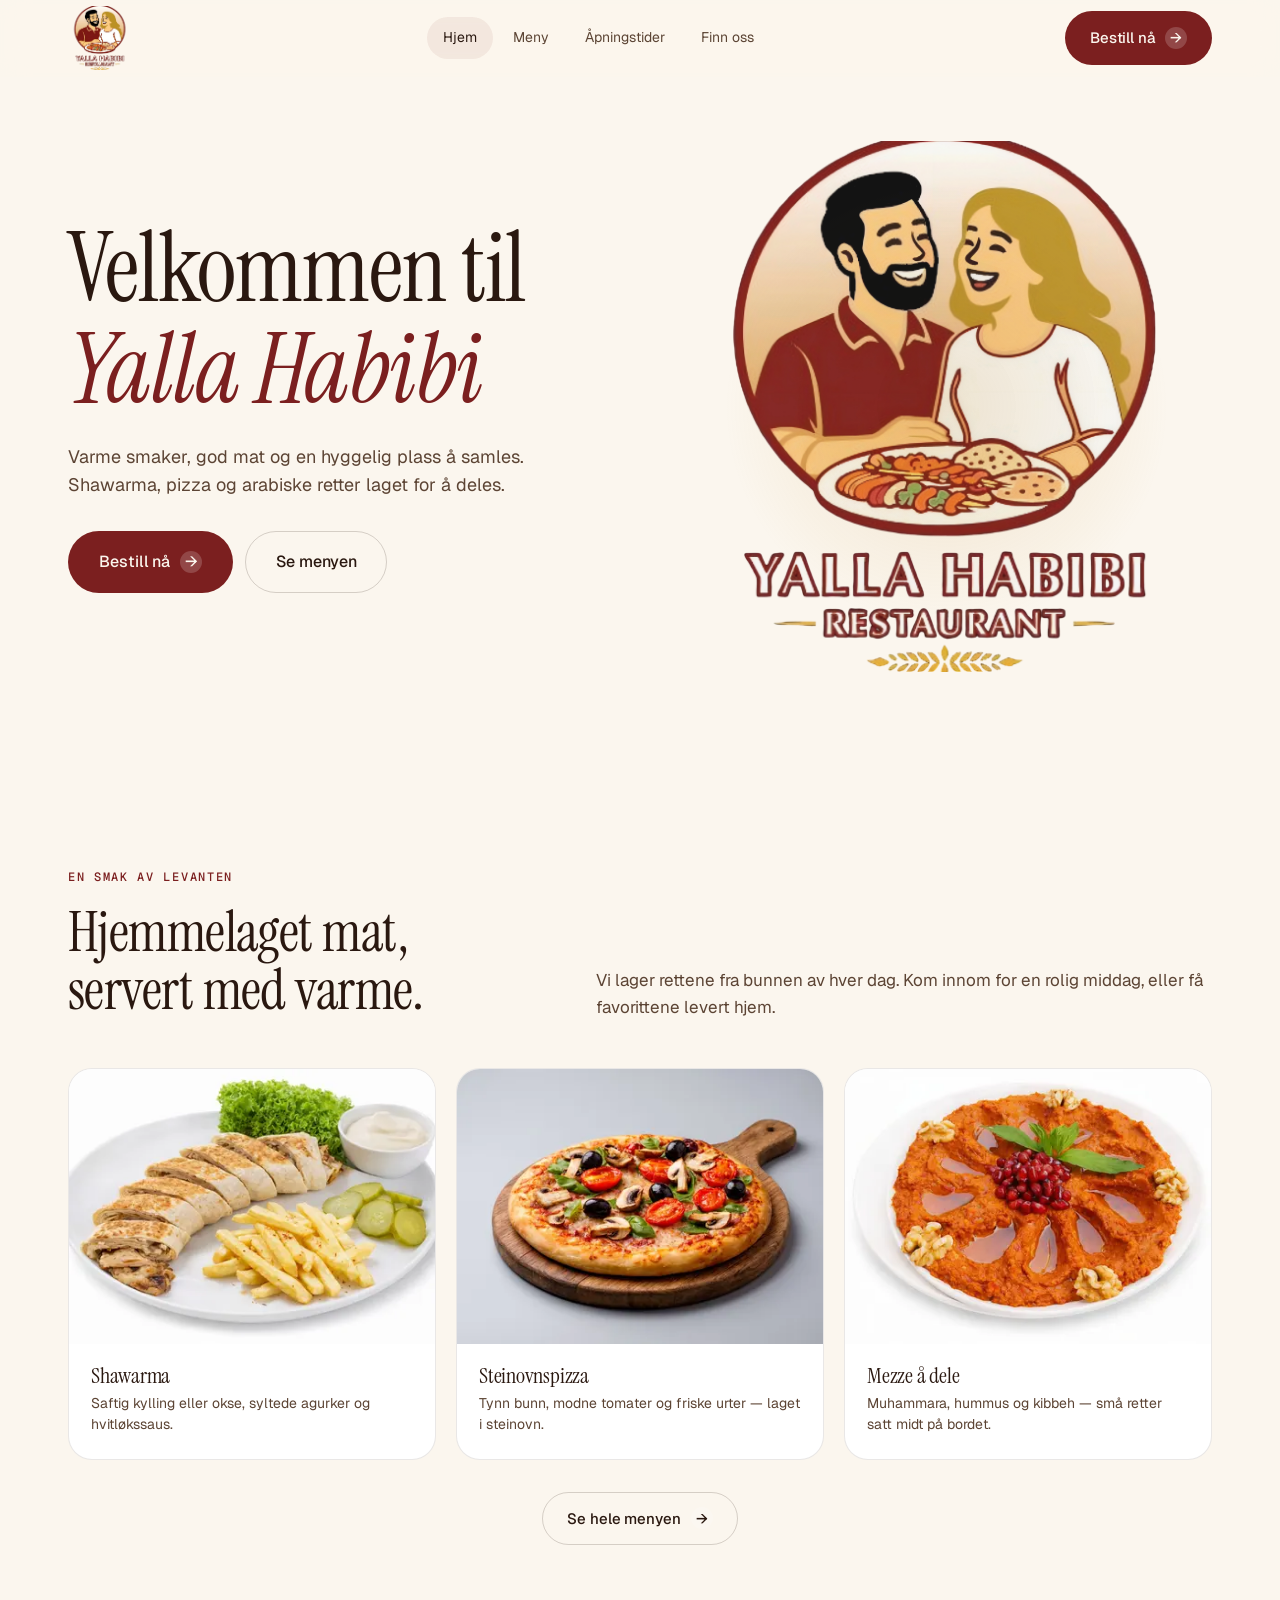
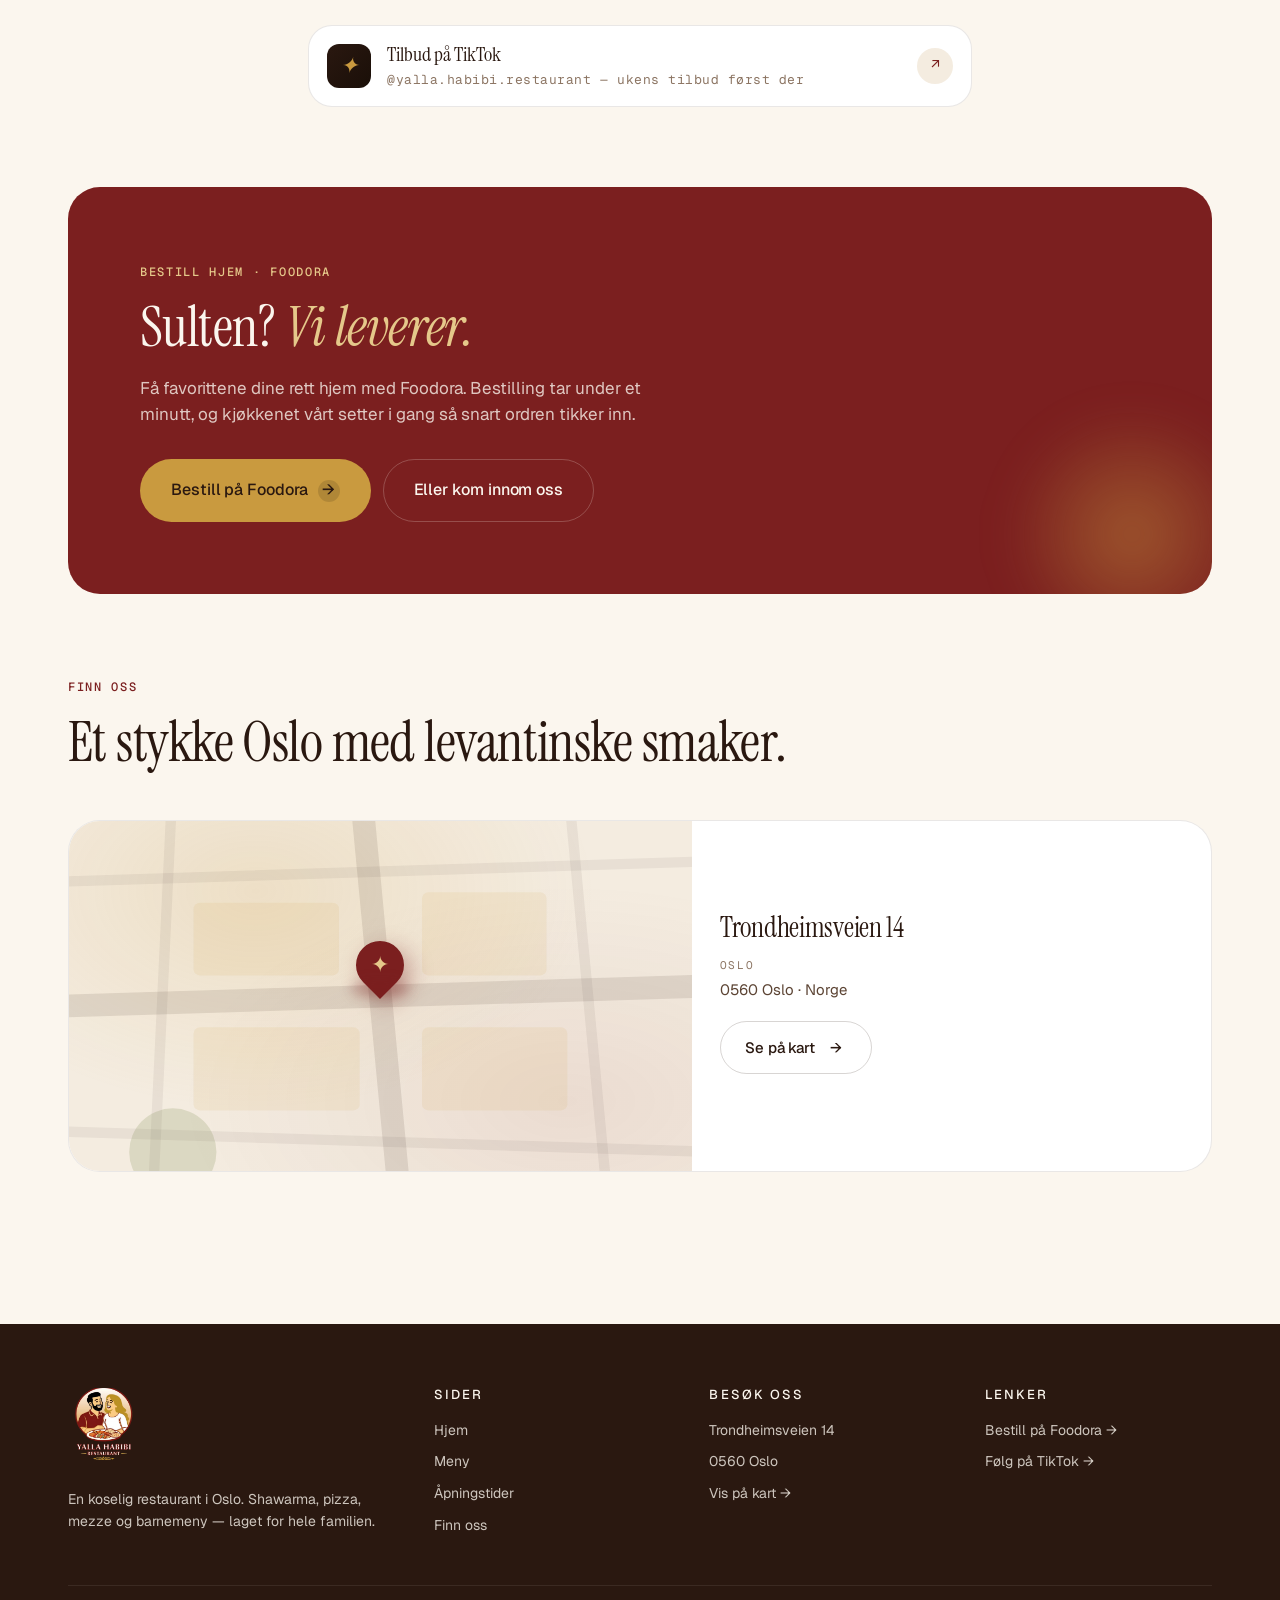
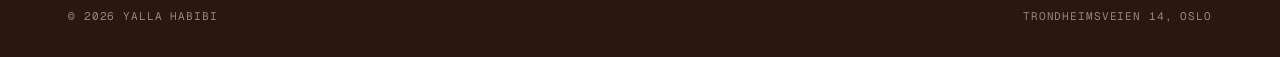
==== index.html @ 170b6e64 "Initial Yalla Habibi website setup" ====
<!DOCTYPE html>
<html lang="no">
<head>
<meta charset="UTF-8" />
<meta name="viewport" content="width=device-width, initial-scale=1.0" />
<title>Yalla Habibi · Restaurant i Oslo</title>
<link rel="preconnect" href="https://fonts.googleapis.com" />
<link rel="preconnect" href="https://fonts.gstatic.com" crossorigin />
<link href="https://fonts.googleapis.com/css2?family=Instrument+Serif:ital@0;1&family=Geist:wght@300;400;500;600;700&family=Geist+Mono:wght@400;500&display=swap" rel="stylesheet" />
<link rel="stylesheet" href="css/styles.css" />
</head>
<body id="top">

<header class="header" id="site-header">
  <div class="container header-inner">
    <a href="index.html" class="brand" aria-label="Yalla Habibi — hjem">
      <img src="project/assets/logo.png" alt="Yalla Habibi" />
    </a>
    <nav class="nav" aria-label="Hovednavigasjon">
      <a href="index.html" aria-current="page">Hjem</a>
      <a href="meny.html">Meny</a>
      <a href="apningstider.html">Åpningstider</a>
      <a href="finn-oss.html">Finn oss</a>
    </nav>
    <div style="display:flex;align-items:center;gap:10px;">
      <a class="btn btn-primary header-cta"
         href="https://www.foodora.no/restaurant/mp6m/yalla-habibi-restaurant?srsltid=AfmBOorG6y4X6SyN6G6Tgz5r5SYo0ODJYcHjyfcQnAXhymti8p9MGgcm"
         target="_blank" rel="noreferrer">
        Bestill nå <span class="arrow">→</span>
      </a>
      <button class="menu-btn" id="menu-toggle" aria-label="Meny"><span></span></button>
    </div>
  </div>
  <div class="mobile-menu" id="mobile-menu">
    <a href="index.html" aria-current="page">Hjem</a>
    <a href="meny.html">Meny</a>
    <a href="apningstider.html">Åpningstider</a>
    <a href="finn-oss.html">Finn oss</a>
    <a class="btn btn-primary btn-lg"
       href="https://www.foodora.no/restaurant/mp6m/yalla-habibi-restaurant?srsltid=AfmBOorG6y4X6SyN6G6Tgz5r5SYo0ODJYcHjyfcQnAXhymti8p9MGgcm"
       target="_blank" rel="noreferrer">Bestill nå <span class="arrow">→</span></a>
  </div>
</header>

<main>

  <!-- HERO -->
  <section class="hero">
    <div class="container hero-grid">
      <div>
        <h1 class="reveal">
          Velkommen til <span class="accent">Yalla Habibi</span>
        </h1>
        <p class="hero-sub reveal delay-1">
          Varme smaker, god mat og en hyggelig plass å samles. Shawarma, pizza
          og arabiske retter laget for å deles.
        </p>
        <div class="hero-ctas reveal delay-2">
          <a class="btn btn-primary btn-lg"
             href="https://www.foodora.no/restaurant/mp6m/yalla-habibi-restaurant?srsltid=AfmBOorG6y4X6SyN6G6Tgz5r5SYo0ODJYcHjyfcQnAXhymti8p9MGgcm"
             target="_blank" rel="noreferrer">
            Bestill nå <span class="arrow">→</span>
          </a>
          <a class="btn btn-ghost btn-lg" href="meny.html">Se menyen</a>
        </div>
      </div>
      <div class="hero-logo reveal delay-1" aria-hidden="true">
        <img src="project/assets/logo.png" alt="" />
      </div>
    </div>
  </section>

  <!-- INTRO + HIGHLIGHTS -->
  <section class="section">
    <div class="container">
      <div class="section-head">
        <div>
          <span class="eyebrow reveal">En smak av Levanten</span>
          <h2 style="margin-top:14px;" class="reveal delay-1">
            Hjemmelaget mat,<br />servert med varme.
          </h2>
        </div>
        <p class="lead reveal delay-2">
          Vi lager rettene fra bunnen av hver dag. Kom innom for en rolig middag,
          eller få favorittene levert hjem.
        </p>
      </div>

      <div class="highlights">
        <article class="highlight reveal delay-1">
          <div class="highlight-photo">
            <img src="project/assets/shawarma.png" alt="Shawarma" />
          </div>
          <div class="highlight-body">
            <h3>Shawarma</h3>
            <p>Saftig kylling eller okse, syltede agurker og hvitløkssaus.</p>
          </div>
        </article>
        <article class="highlight reveal delay-2">
          <div class="highlight-photo">
            <img src="project/assets/pizza.png" alt="Pizza" />
          </div>
          <div class="highlight-body">
            <h3>Steinovnspizza</h3>
            <p>Tynn bunn, modne tomater og friske urter — laget i steinovn.</p>
          </div>
        </article>
        <article class="highlight reveal delay-3">
          <div class="highlight-photo">
            <img src="project/assets/muhammara.png" alt="Mezze" />
          </div>
          <div class="highlight-body">
            <h3>Mezze å dele</h3>
            <p>Muhammara, hummus og kibbeh — små retter satt midt på bordet.</p>
          </div>
        </article>
      </div>

      <div class="reveal delay-2" style="margin-top:32px;display:flex;justify-content:center;">
        <a class="btn btn-ghost" href="meny.html">Se hele menyen <span class="arrow">→</span></a>
      </div>
    </div>
  </section>

  <!-- TIKTOK STRIP -->
  <section class="section section-tight" style="padding-top:0;">
    <div class="container" style="max-width:760px;">
      <a class="tk-strip reveal"
         href="https://www.tiktok.com/@yalla.habibi.restaurant"
         target="_blank" rel="noreferrer">
        <span class="tk-icon">✦</span>
        <div class="tk-body">
          <strong>Tilbud på TikTok</strong>
          <span>@yalla.habibi.restaurant — ukens tilbud først der</span>
        </div>
        <span class="tk-arrow" aria-hidden="true">↗</span>
      </a>
    </div>
  </section>

  <!-- ORDER CTA -->
  <section class="section" style="padding-top:24px;">
    <div class="container">
      <div class="reveal">
        <div class="order">
          <div class="order-deco" aria-hidden="true"></div>
          <div class="order-inner">
            <span class="eyebrow">Bestill hjem · Foodora</span>
            <h2 style="margin-top:14px;">Sulten? <em>Vi leverer.</em></h2>
            <p class="lead">
              Få favorittene dine rett hjem med Foodora. Bestilling tar under et
              minutt, og kjøkkenet vårt setter i gang så snart ordren tikker inn.
            </p>
            <div class="order-ctas">
              <a class="btn btn-gold btn-lg"
                 href="https://www.foodora.no/restaurant/mp6m/yalla-habibi-restaurant?srsltid=AfmBOorG6y4X6SyN6G6Tgz5r5SYo0ODJYcHjyfcQnAXhymti8p9MGgcm"
                 target="_blank" rel="noreferrer">
                Bestill på Foodora <span class="arrow" style="background:rgba(0,0,0,.12);">→</span>
              </a>
              <a class="btn btn-ghost btn-lg" href="finn-oss.html"
                 style="color:var(--bg);border-color:rgba(251,246,238,.22);">
                Eller kom innom oss
              </a>
            </div>
          </div>
        </div>
      </div>
    </div>
  </section>

  <!-- LOCATION TEASER -->
  <section class="section" style="padding-top:0;">
    <div class="container">
      <div class="section-head">
        <div>
          <span class="eyebrow reveal">Finn oss</span>
          <h2 style="margin-top:14px;" class="reveal delay-1">Et stykke Oslo med levantinske smaker.</h2>
        </div>
      </div>

      <a class="loc-teaser reveal" href="finn-oss.html" aria-label="Se på kart og finn oss">
        <div class="map-canvas">
          <svg viewBox="0 0 600 380" preserveAspectRatio="xMidYMid slice" aria-hidden="true">
            <g stroke="rgba(42,24,16,.10)" stroke-width="22" fill="none" stroke-linecap="round">
              <path d="M -20 200 L 620 180" />
              <path d="M 280 -20 L 320 400" />
            </g>
            <g stroke="rgba(42,24,16,.06)" stroke-width="10" fill="none" stroke-linecap="round">
              <path d="M -20 80 L 620 60" />
              <path d="M -20 320 L 620 340" />
              <path d="M 100 -20 L 80 400" />
              <path d="M 480 -20 L 520 400" />
            </g>
            <g fill="rgba(201,154,63,.10)">
              <rect x="120" y="100" width="140" height="70" rx="6" />
              <rect x="340" y="90" width="120" height="80" rx="6" />
              <rect x="120" y="220" width="160" height="80" rx="6" />
              <rect x="340" y="220" width="140" height="80" rx="6" />
            </g>
            <circle cx="100" cy="340" r="42" fill="rgba(107,122,58,.18)" />
          </svg>
          <div class="map-pin">
            <div class="head"><span>✦</span></div>
            <div class="pulse"></div>
          </div>
        </div>
        <div class="loc-teaser-body">
          <h3>Trondheimsveien 14</h3>
          <div class="addr">
            <small>Oslo</small>
            0560 Oslo · Norge
          </div>
          <span class="btn btn-ghost">Se på kart <span class="arrow">→</span></span>
        </div>
      </a>
    </div>
  </section>

</main>

<footer class="footer">
  <div class="container">
    <div class="footer-grid">
      <div>
        <a href="index.html" class="brand" aria-label="Yalla Habibi — hjem">
          <img src="project/assets/logo.png" alt="Yalla Habibi" />
        </a>
        <p class="footer-blurb">
          En koselig restaurant i Oslo. Shawarma, pizza, mezze og barnemeny — laget for hele familien.
        </p>
      </div>
      <div>
        <h4>Sider</h4>
        <ul>
          <li><a href="index.html">Hjem</a></li>
          <li><a href="meny.html">Meny</a></li>
          <li><a href="apningstider.html">Åpningstider</a></li>
          <li><a href="finn-oss.html">Finn oss</a></li>
        </ul>
      </div>
      <div>
        <h4>Besøk oss</h4>
        <ul>
          <li>Trondheimsveien 14</li>
          <li>0560 Oslo</li>
          <li><a href="https://maps.google.com/?q=Trondheimsveien+14,+Oslo" target="_blank" rel="noreferrer">Vis på kart →</a></li>
        </ul>
      </div>
      <div>
        <h4>Lenker</h4>
        <ul>
          <li><a href="https://www.foodora.no/restaurant/mp6m/yalla-habibi-restaurant?srsltid=AfmBOorG6y4X6SyN6G6Tgz5r5SYo0ODJYcHjyfcQnAXhymti8p9MGgcm" target="_blank" rel="noreferrer">Bestill på Foodora →</a></li>
          <li><a href="https://www.tiktok.com/@yalla.habibi.restaurant" target="_blank" rel="noreferrer">Følg på TikTok →</a></li>
        </ul>
      </div>
    </div>
    <div class="footer-bottom">
      <span>© 2026 Yalla Habibi</span>
      <span>Trondheimsveien 14, Oslo</span>
    </div>
  </div>
</footer>

<script src="js/site.js" defer></script>
</body>
</html>
---- css/styles.css ----
/* ==========================================================================
   Yalla Habibi Restaurant — shared design system
   ========================================================================== */
:root {
  --bg: #FBF6EE;
  --bg-warm: #F4ECE0;
  --bg-cream: #EFE3D2;
  --ink: #2A1810;
  --ink-soft: #5C4434;
  --ink-mute: #8C7563;
  --line: rgba(42, 24, 16, 0.10);
  --line-strong: rgba(42, 24, 16, 0.18);

  --burgundy: #7B1F1F;
  --burgundy-deep: #5C1515;
  --terracotta: #C8442A;
  --gold: #C99A3F;
  --gold-soft: #E5C88A;
  --olive: #6B7A3A;

  --shadow-sm: 0 1px 2px rgba(42,24,16,.06), 0 2px 6px rgba(42,24,16,.04);
  --shadow-md: 0 4px 12px rgba(42,24,16,.08), 0 12px 32px rgba(42,24,16,.06);
  --shadow-lg: 0 10px 24px rgba(42,24,16,.10), 0 24px 60px rgba(42,24,16,.10);

  --r-sm: 10px;
  --r-md: 16px;
  --r-lg: 24px;
  --r-xl: 32px;

  --sans: "Geist", "Helvetica Neue", system-ui, -apple-system, sans-serif;
  --serif: "Instrument Serif", "Iowan Old Style", "Apple Garamond", Georgia, serif;
  --mono: "Geist Mono", ui-monospace, "SF Mono", Menlo, monospace;
}

* { box-sizing: border-box; }
html, body { margin: 0; padding: 0; }
html { scroll-behavior: smooth; -webkit-font-smoothing: antialiased; text-rendering: optimizeLegibility; }
body {
  font-family: var(--sans);
  background: var(--bg);
  color: var(--ink);
  font-size: 16px;
  line-height: 1.55;
  font-weight: 400;
  overflow-x: hidden;
}

img { display: block; max-width: 100%; }
button { font: inherit; color: inherit; cursor: pointer; }
a { color: inherit; text-decoration: none; }

/* ---- Layout helpers ---- */
.container {
  width: 100%;
  max-width: 1240px;
  margin: 0 auto;
  padding: 0 24px;
}
@media (min-width: 768px) { .container { padding: 0 40px; } }
@media (min-width: 1280px) { .container { padding: 0 48px; } }

.eyebrow {
  font-family: var(--mono);
  font-size: 12px;
  font-weight: 500;
  letter-spacing: 0.14em;
  text-transform: uppercase;
  color: var(--burgundy);
  display: inline-block;
}

h1, h2, h3, h4 { font-family: var(--serif); font-weight: 400; letter-spacing: -0.01em; line-height: 1.05; margin: 0; color: var(--ink); }
h1 { font-size: clamp(44px, 7.5vw, 96px); }
h2 { font-size: clamp(34px, 4.6vw, 56px); }
h3 { font-size: clamp(22px, 2.2vw, 30px); }

p { margin: 0; }

/* ---- Buttons ---- */
.btn {
  display: inline-flex;
  align-items: center;
  justify-content: center;
  gap: 10px;
  padding: 14px 24px;
  border-radius: 999px;
  font-family: var(--sans);
  font-weight: 500;
  font-size: 15px;
  letter-spacing: -0.005em;
  border: 1px solid transparent;
  transition: transform .25s cubic-bezier(.2,.8,.2,1), box-shadow .25s, background .25s, color .25s, border-color .25s;
  white-space: nowrap;
  -webkit-tap-highlight-color: transparent;
  min-height: 44px;
}
.btn:active { transform: translateY(1px); }
.btn-primary { background: var(--burgundy); color: #FBF6EE; }
.btn-primary:hover { background: var(--burgundy-deep); box-shadow: 0 8px 24px rgba(123,31,31,.28); transform: translateY(-2px); }
.btn-ghost { background: transparent; color: var(--ink); border-color: var(--line-strong); }
.btn-ghost:hover { background: var(--ink); color: var(--bg); border-color: var(--ink); transform: translateY(-2px); }
.btn-gold { background: var(--gold); color: var(--ink); }
.btn-gold:hover { background: #B6862E; color: var(--bg); transform: translateY(-2px); }
.btn-lg { padding: 18px 30px; font-size: 16px; min-height: 52px; }

.btn .arrow {
  display: inline-flex;
  align-items: center;
  justify-content: center;
  width: 22px; height: 22px;
  border-radius: 999px;
  background: rgba(255,255,255,.18);
  transition: transform .3s ease;
}
.btn:hover .arrow { transform: translate(2px, -2px); }

/* ---- Header ---- */
.header {
  position: sticky;
  top: 0;
  z-index: 50;
  backdrop-filter: blur(14px) saturate(120%);
  -webkit-backdrop-filter: blur(14px) saturate(120%);
  background: rgba(251, 246, 238, 0.78);
  border-bottom: 1px solid transparent;
  transition: border-color .3s, background .3s;
}
.header.scrolled {
  background: rgba(251, 246, 238, 0.94);
  border-bottom-color: var(--line);
}
.header-inner {
  display: flex; align-items: center; justify-content: space-between;
  gap: 16px;
  height: 76px;
}
.brand {
  display: inline-flex;
  align-items: center;
  flex-shrink: 0;
}
.brand img {
  width: 56px;
  height: 56px;
  object-fit: contain;
  display: block;
}
@media (min-width: 768px) {
  .brand img { width: 64px; height: 64px; }
}

.nav { display: none; gap: 4px; align-items: center; }
@media (min-width: 900px) { .nav { display: flex; } }
.nav a {
  padding: 10px 16px;
  border-radius: 999px;
  font-size: 14px;
  color: var(--ink-soft);
  transition: color .2s, background .2s;
}
.nav a:hover { color: var(--ink); background: rgba(42,24,16,.04); }
.nav a[aria-current="page"] { color: var(--ink); background: rgba(123,31,31,.07); }

.header-cta { display: none; }
@media (min-width: 640px) { .header-cta { display: inline-flex; } }

.menu-btn {
  display: inline-flex;
  align-items: center; justify-content: center;
  width: 44px; height: 44px;
  background: transparent;
  border: 1px solid var(--line-strong);
  border-radius: 999px;
}
@media (min-width: 900px) { .menu-btn { display: none; } }
.menu-btn span {
  display: block; width: 16px; height: 1.5px;
  background: var(--ink); position: relative;
  transition: transform .3s;
}
.menu-btn span::before, .menu-btn span::after {
  content: ""; position: absolute; left: 0; right: 0; height: 1.5px; background: var(--ink);
  transition: transform .3s;
}
.menu-btn span::before { top: -5px; }
.menu-btn span::after { top: 5px; }
.menu-btn.open span { background: transparent; }
.menu-btn.open span::before { transform: translateY(5px) rotate(45deg); }
.menu-btn.open span::after { transform: translateY(-5px) rotate(-45deg); }

.mobile-menu {
  position: fixed; inset: 76px 0 0 0;
  background: var(--bg);
  z-index: 40;
  padding: 32px 24px;
  display: flex; flex-direction: column; gap: 4px;
  transform: translateY(-12px);
  opacity: 0; pointer-events: none;
  transition: transform .3s, opacity .3s;
  overflow-y: auto;
}
.mobile-menu.open { transform: translateY(0); opacity: 1; pointer-events: auto; }
.mobile-menu a {
  padding: 18px 4px;
  font-family: var(--serif);
  font-size: 32px;
  border-bottom: 1px solid var(--line);
}
.mobile-menu a[aria-current="page"] { color: var(--burgundy); }
.mobile-menu .btn { margin-top: 24px; align-self: stretch; }

/* ---- Home hero ---- */
.hero {
  position: relative;
  padding: 40px 0 72px;
  overflow: hidden;
}
@media (min-width: 900px) { .hero { padding: 64px 0 112px; } }

.hero-grid {
  display: grid;
  grid-template-columns: 1fr;
  gap: 32px;
  align-items: center;
}
@media (min-width: 900px) {
  .hero-grid {
    grid-template-columns: 1.05fr 1fr;
    gap: 56px;
  }
}

.hero h1 .accent {
  font-style: italic;
  color: var(--burgundy);
}
.hero-sub {
  margin-top: 22px;
  font-size: 18px;
  color: var(--ink-soft);
  max-width: 46ch;
  line-height: 1.55;
}
.hero-ctas { margin-top: 32px; display: flex; flex-wrap: wrap; gap: 12px; }

/* Hero logo — softly blended */
.hero-logo {
  position: relative;
  width: 100%;
  max-width: 520px;
  margin: 0 auto;
  aspect-ratio: 1 / 1;
}
@media (min-width: 900px) {
  .hero-logo { max-width: none; margin-left: auto; margin-right: 0; }
}
.hero-logo::before {
  content: "";
  position: absolute;
  inset: -8%;
  border-radius: 50%;
  background: radial-gradient(closest-side, rgba(201,154,63,.22), rgba(201,154,63,0) 72%);
  z-index: 0;
}
.hero-logo img {
  position: relative;
  z-index: 1;
  width: 100%;
  height: 100%;
  object-fit: contain;
  opacity: .95;
  mix-blend-mode: multiply;
  filter: contrast(.95) saturate(1.05);
}

/* On mobile, soften further so it doesn't dominate above text */
@media (max-width: 899px) {
  .hero-logo {
    max-width: 360px;
    order: -1;
  }
  .hero-logo img { opacity: .85; }
}
@media (max-width: 480px) {
  .hero-logo { max-width: 280px; }
}

/* ---- Page hero (interior pages) ---- */
.page-hero {
  padding: 56px 0 32px;
  text-align: left;
}
@media (min-width: 900px) { .page-hero { padding: 80px 0 40px; } }
.page-hero .eyebrow { color: var(--burgundy); }
.page-hero h1 { margin-top: 14px; font-size: clamp(40px, 6vw, 72px); }
.page-hero .lead {
  margin-top: 20px;
  font-size: 17px;
  color: var(--ink-soft);
  max-width: 56ch;
  line-height: 1.55;
}

/* ---- Section ---- */
.section { padding: 80px 0; position: relative; }
@media (max-width: 768px) { .section { padding: 64px 0; } }
.section-tight { padding: 56px 0; }
.section-head {
  display: grid;
  grid-template-columns: 1fr;
  gap: 24px;
  margin-bottom: 48px;
  align-items: end;
}
@media (min-width: 900px) {
  .section-head {
    grid-template-columns: 1fr auto;
    gap: 48px;
  }
}
.section-head .lead {
  max-width: 56ch;
  color: var(--ink-soft);
  font-size: 17px;
}

/* ---- Intro ribbon (homepage) ---- */
.intro {
  padding: 56px 0 24px;
}
.intro-text {
  font-family: var(--serif);
  font-size: clamp(24px, 3vw, 36px);
  line-height: 1.25;
  color: var(--ink);
  max-width: 32ch;
}
.intro-sub {
  margin-top: 18px;
  font-size: 16px;
  color: var(--ink-soft);
  max-width: 56ch;
  line-height: 1.6;
}

/* ---- Highlights (homepage) ---- */
.highlights {
  display: grid;
  grid-template-columns: 1fr;
  gap: 16px;
}
@media (min-width: 640px) { .highlights { grid-template-columns: 1fr 1fr 1fr; gap: 20px; } }

.highlight {
  position: relative;
  background: #fff;
  border: 1px solid var(--line);
  border-radius: var(--r-lg);
  overflow: hidden;
  transition: transform .35s cubic-bezier(.2,.8,.2,1), box-shadow .35s, border-color .3s;
}
.highlight:hover { transform: translateY(-4px); box-shadow: var(--shadow-md); border-color: var(--line-strong); }
.highlight-photo {
  aspect-ratio: 4 / 3;
  background: var(--bg-warm);
  overflow: hidden;
}
.highlight-photo img { width: 100%; height: 100%; object-fit: cover; transition: transform .6s cubic-bezier(.2,.8,.2,1); }
.highlight:hover .highlight-photo img { transform: scale(1.04); }
.highlight-body { padding: 20px 22px 24px; }
.highlight h3 { font-size: 22px; }
.highlight p { margin-top: 6px; color: var(--ink-soft); font-size: 14px; line-height: 1.5; }

/* ---- Menu cards (Meny page) ---- */
.menu-grid {
  display: grid;
  grid-template-columns: 1fr;
  gap: 16px;
}
@media (min-width: 640px) { .menu-grid { grid-template-columns: 1fr 1fr; } }
@media (min-width: 1024px) { .menu-grid { grid-template-columns: repeat(4, 1fr); gap: 20px; } }

.dish {
  position: relative;
  background: #fff;
  border: 1px solid var(--line);
  border-radius: var(--r-lg);
  padding: 20px 20px 24px;
  display: flex; flex-direction: column;
  transition: transform .4s cubic-bezier(.2,.8,.2,1), box-shadow .4s, border-color .3s;
  overflow: hidden;
}
.dish:hover { transform: translateY(-6px); box-shadow: var(--shadow-md); border-color: var(--line-strong); }

.dish-photo {
  aspect-ratio: 4 / 3;
  border-radius: var(--r-md);
  background: var(--bg-warm);
  display: grid; place-items: center;
  overflow: hidden;
  position: relative;
}
.dish-photo img { width: 100%; height: 100%; object-fit: cover; transition: transform .8s cubic-bezier(.2,.8,.2,1); }
.dish:hover .dish-photo img { transform: scale(1.06); }

.dish-tag {
  position: absolute;
  top: 12px; left: 12px;
  background: rgba(255,255,255,.92);
  backdrop-filter: blur(6px);
  padding: 6px 10px;
  border-radius: 999px;
  font-family: var(--mono);
  font-size: 10px;
  letter-spacing: 0.12em;
  text-transform: uppercase;
  color: var(--burgundy);
}

.dish-body { padding-top: 18px; display: flex; flex-direction: column; gap: 6px; flex: 1; }
.dish h3 { font-size: 22px; }
.dish p { color: var(--ink-soft); font-size: 14px; line-height: 1.5; }
.dish-foot {
  margin-top: 16px;
  display: flex; align-items: center; justify-content: space-between;
  padding-top: 14px;
  border-top: 1px dashed var(--line-strong);
}
.dish-price { font-family: var(--mono); font-size: 13px; color: var(--ink); letter-spacing: 0.04em; }
.dish-cat { font-family: var(--mono); font-size: 11px; color: var(--ink-mute); letter-spacing: 0.1em; text-transform: uppercase; }

/* Menu category chips */
.menu-cats {
  margin-top: 40px;
  display: flex;
  flex-wrap: wrap;
  gap: 10px;
  justify-content: center;
}
.menu-cat-chip {
  padding: 9px 16px;
  border: 1px solid var(--line-strong);
  border-radius: 999px;
  font-size: 13px;
  color: var(--ink-soft);
  background: rgba(255,255,255,0.5);
}

/* ---- TikTok strip (homepage, minimal) ---- */
.tk-strip {
  display: flex;
  align-items: center;
  gap: 16px;
  padding: 16px 18px;
  background: #fff;
  border: 1px solid var(--line);
  border-radius: var(--r-lg);
  transition: transform .3s, box-shadow .3s, border-color .3s;
}
.tk-strip:hover { transform: translateY(-2px); box-shadow: var(--shadow-md); border-color: var(--line-strong); }
.tk-strip .tk-icon {
  flex-shrink: 0;
  width: 44px; height: 44px;
  border-radius: 12px;
  background: linear-gradient(135deg, #2A1810 0%, #1A0F08 100%);
  color: var(--gold);
  display: grid; place-items: center;
  font-family: var(--serif);
  font-size: 22px;
  font-style: italic;
}
.tk-strip .tk-body { flex: 1; min-width: 0; }
.tk-strip .tk-body strong {
  display: block;
  font-family: var(--serif);
  font-size: 20px;
  font-weight: 400;
  color: var(--ink);
  line-height: 1.2;
}
.tk-strip .tk-body span {
  display: block;
  margin-top: 4px;
  font-size: 13px;
  color: var(--ink-mute);
  font-family: var(--mono);
  letter-spacing: 0.04em;
  white-space: nowrap;
  overflow: hidden;
  text-overflow: ellipsis;
}
.tk-strip .tk-arrow {
  flex-shrink: 0;
  width: 36px; height: 36px;
  border-radius: 999px;
  background: var(--bg-warm);
  display: grid; place-items: center;
  color: var(--burgundy);
  font-size: 14px;
  transition: transform .3s, background .3s;
}
.tk-strip:hover .tk-arrow { transform: translate(2px, -2px); background: var(--burgundy); color: var(--bg); }

/* ---- Order CTA banner ---- */
.order {
  background: var(--burgundy);
  color: var(--bg);
  border-radius: var(--r-xl);
  padding: 48px 28px;
  position: relative;
  overflow: hidden;
}
@media (min-width: 768px) { .order { padding: 64px 56px; } }
@media (min-width: 1024px) { .order { padding: 72px 72px; } }

.order h2 { color: var(--bg); }
.order h2 em { font-style: italic; color: var(--gold-soft); }
.order .lead { color: rgba(251,246,238,.78); max-width: 50ch; margin-top: 18px; font-size: 17px; }
.order .eyebrow { color: var(--gold-soft); }

.order-deco {
  position: absolute;
  width: 360px; height: 360px;
  right: -100px; bottom: -120px;
  border-radius: 50%;
  background: radial-gradient(closest-side, rgba(201,154,63,.45), transparent 70%);
  filter: blur(20px);
  pointer-events: none;
}

.order-ctas { margin-top: 32px; display: flex; flex-wrap: wrap; gap: 12px; position: relative; z-index: 2; }
.order-inner { position: relative; z-index: 2; max-width: 640px; }

/* ---- Hours card ---- */
.hours-card {
  background: #fff;
  border: 1px solid var(--line);
  border-radius: var(--r-xl);
  padding: 32px;
  max-width: 640px;
}
@media (min-width: 768px) { .hours-card { padding: 44px; } }

.hours-list {
  margin-top: 22px;
  display: flex; flex-direction: column;
  gap: 0;
}
.hours-row {
  display: grid;
  grid-template-columns: 1fr auto;
  gap: 20px;
  padding: 14px 0;
  border-bottom: 1px solid var(--line);
  font-size: 16px;
  align-items: center;
}
.hours-row:last-child { border-bottom: 0; }
.hours-row.today {
  font-weight: 500;
  color: var(--burgundy);
}
.hours-row.today .day { display: flex; align-items: center; gap: 10px; }
.hours-row.today .day::before {
  content: ""; width: 8px; height: 8px; border-radius: 50%;
  background: var(--olive);
  box-shadow: 0 0 0 4px rgba(107,122,58,.18);
}
.hours-row .time { font-family: var(--mono); font-size: 14px; letter-spacing: 0.04em; color: var(--ink-soft); }
.hours-row.today .time { color: var(--burgundy); }

.status-pill {
  display: inline-flex; align-items: center; gap: 8px;
  padding: 10px 16px;
  background: rgba(107,122,58,.10);
  color: var(--olive);
  border-radius: 999px;
  font-size: 13px;
  font-weight: 500;
  align-self: flex-start;
}
.status-pill.closed { background: rgba(123,31,31,.08); color: var(--burgundy); }
.status-pill .dot { width: 8px; height: 8px; border-radius: 50%; background: currentColor; }

/* ---- Map / Location ---- */
.map-wrap {
  background: #fff;
  border: 1px solid var(--line);
  border-radius: var(--r-xl);
  overflow: hidden;
}
.map-canvas {
  position: relative;
  aspect-ratio: 16 / 10;
  background:
    radial-gradient(ellipse at 30% 20%, rgba(201,154,63,.16), transparent 55%),
    radial-gradient(ellipse at 80% 80%, rgba(123,31,31,.08), transparent 55%),
    var(--bg-warm);
  overflow: hidden;
}
@media (max-width: 640px) { .map-canvas { aspect-ratio: 4 / 3; } }
.map-canvas svg { position: absolute; inset: 0; width: 100%; height: 100%; }
.map-pin {
  position: absolute;
  left: 50%; top: 48%;
  transform: translate(-50%, -100%);
  display: flex; flex-direction: column; align-items: center;
  z-index: 2;
}
.map-pin .head {
  width: 48px; height: 48px;
  background: var(--burgundy);
  border-radius: 50% 50% 50% 0;
  transform: rotate(-45deg);
  box-shadow: 0 10px 22px rgba(123,31,31,.36);
  display: grid; place-items: center;
  color: var(--gold-soft);
  font-family: var(--serif);
  font-size: 22px;
}
.map-pin .head span { transform: rotate(45deg); }
.map-pin .pulse {
  position: absolute;
  left: 50%; top: 100%;
  transform: translate(-50%, -50%);
  width: 60px; height: 16px;
  border-radius: 50%;
  background: rgba(123,31,31,.28);
  filter: blur(6px);
}
.map-info {
  padding: 24px 28px;
  display: flex; align-items: center; justify-content: space-between;
  flex-wrap: wrap; gap: 16px;
  border-top: 1px solid var(--line);
}
@media (min-width: 768px) { .map-info { padding: 28px 36px; } }
.map-info .addr { font-size: 16px; line-height: 1.5; }
.map-info .addr small { display: block; font-family: var(--mono); font-size: 11px; letter-spacing: 0.14em; text-transform: uppercase; color: var(--ink-mute); margin-bottom: 4px; }

/* Location teaser (homepage) */
.loc-teaser {
  display: grid;
  grid-template-columns: 1fr;
  gap: 0;
  background: #fff;
  border: 1px solid var(--line);
  border-radius: var(--r-xl);
  overflow: hidden;
  transition: box-shadow .3s, border-color .3s, transform .3s;
}
@media (min-width: 768px) {
  .loc-teaser { grid-template-columns: 1.2fr 1fr; }
}
.loc-teaser:hover { box-shadow: var(--shadow-md); border-color: var(--line-strong); transform: translateY(-3px); }
.loc-teaser .map-canvas { aspect-ratio: 16/9; }
@media (max-width: 767px) { .loc-teaser .map-canvas { aspect-ratio: 16/10; } }
.loc-teaser-body {
  padding: 28px 28px 32px;
  display: flex; flex-direction: column; justify-content: center;
  gap: 14px;
}
.loc-teaser-body h3 { font-size: 28px; }
.loc-teaser-body .addr {
  font-size: 15px;
  color: var(--ink-soft);
  line-height: 1.55;
}
.loc-teaser-body .addr small {
  display: block;
  font-family: var(--mono);
  font-size: 11px;
  letter-spacing: 0.14em;
  text-transform: uppercase;
  color: var(--ink-mute);
  margin-bottom: 4px;
}
.loc-teaser-body .btn { align-self: flex-start; margin-top: 6px; }

/* Pinpoint detail card on Finn oss page */
.find-grid {
  display: grid;
  grid-template-columns: 1fr;
  gap: 24px;
}
@media (min-width: 900px) { .find-grid { grid-template-columns: 1.6fr 1fr; gap: 32px; align-items: start; } }
.find-side {
  background: #fff;
  border: 1px solid var(--line);
  border-radius: var(--r-xl);
  padding: 32px;
  display: flex; flex-direction: column; gap: 20px;
}
@media (min-width: 768px) { .find-side { padding: 40px; } }
.find-side h3 { font-size: 28px; }
.find-side .row { display: flex; flex-direction: column; gap: 4px; padding: 14px 0; border-bottom: 1px solid var(--line); }
.find-side .row:last-of-type { border-bottom: 0; }
.find-side .row .lbl {
  font-family: var(--mono);
  font-size: 11px;
  letter-spacing: 0.14em;
  text-transform: uppercase;
  color: var(--ink-mute);
}
.find-side .row .val { font-size: 16px; color: var(--ink); }

/* ---- Footer ---- */
.footer {
  background: var(--ink);
  color: rgba(251,246,238,.78);
  padding: 64px 0 32px;
  margin-top: 72px;
}
.footer h4 { color: var(--bg); font-family: var(--sans); font-size: 13px; font-weight: 500; letter-spacing: 0.16em; text-transform: uppercase; margin-bottom: 18px; }
.footer-grid {
  display: grid;
  grid-template-columns: 1fr;
  gap: 36px;
}
@media (min-width: 768px) { .footer-grid { grid-template-columns: 1.4fr 1fr 1fr 1fr; gap: 48px; } }
.footer .brand img { width: 72px; height: 72px; }
.footer ul { list-style: none; padding: 0; margin: 0; display: flex; flex-direction: column; gap: 10px; font-size: 14px; }
.footer ul a:hover { color: var(--bg); }
.footer-blurb {
  margin-top: 20px;
  font-size: 14px;
  max-width: 38ch;
  line-height: 1.6;
}
.footer-bottom {
  border-top: 1px solid rgba(251,246,238,.08);
  margin-top: 48px;
  padding-top: 22px;
  display: flex; justify-content: space-between; align-items: center;
  font-family: var(--mono);
  font-size: 11px;
  letter-spacing: 0.08em;
  text-transform: uppercase;
  flex-wrap: wrap; gap: 12px;
  color: rgba(251,246,238,.5);
}

/* ---- Reveal animations (subtle fade-in) ---- */
.reveal { opacity: 0; transform: translateY(16px); transition: opacity .8s cubic-bezier(.2,.8,.2,1), transform .8s cubic-bezier(.2,.8,.2,1); }
.reveal.visible { opacity: 1; transform: translateY(0); }
.reveal.delay-1 { transition-delay: .06s; }
.reveal.delay-2 { transition-delay: .12s; }
.reveal.delay-3 { transition-delay: .18s; }
.reveal.delay-4 { transition-delay: .24s; }

@media (prefers-reduced-motion: reduce) {
  *, *::before, *::after {
    animation-duration: 0.001ms !important;
    animation-iteration-count: 1 !important;
    transition-duration: 0.001ms !important;
  }
  .reveal { opacity: 1 !important; transform: none !important; }
}
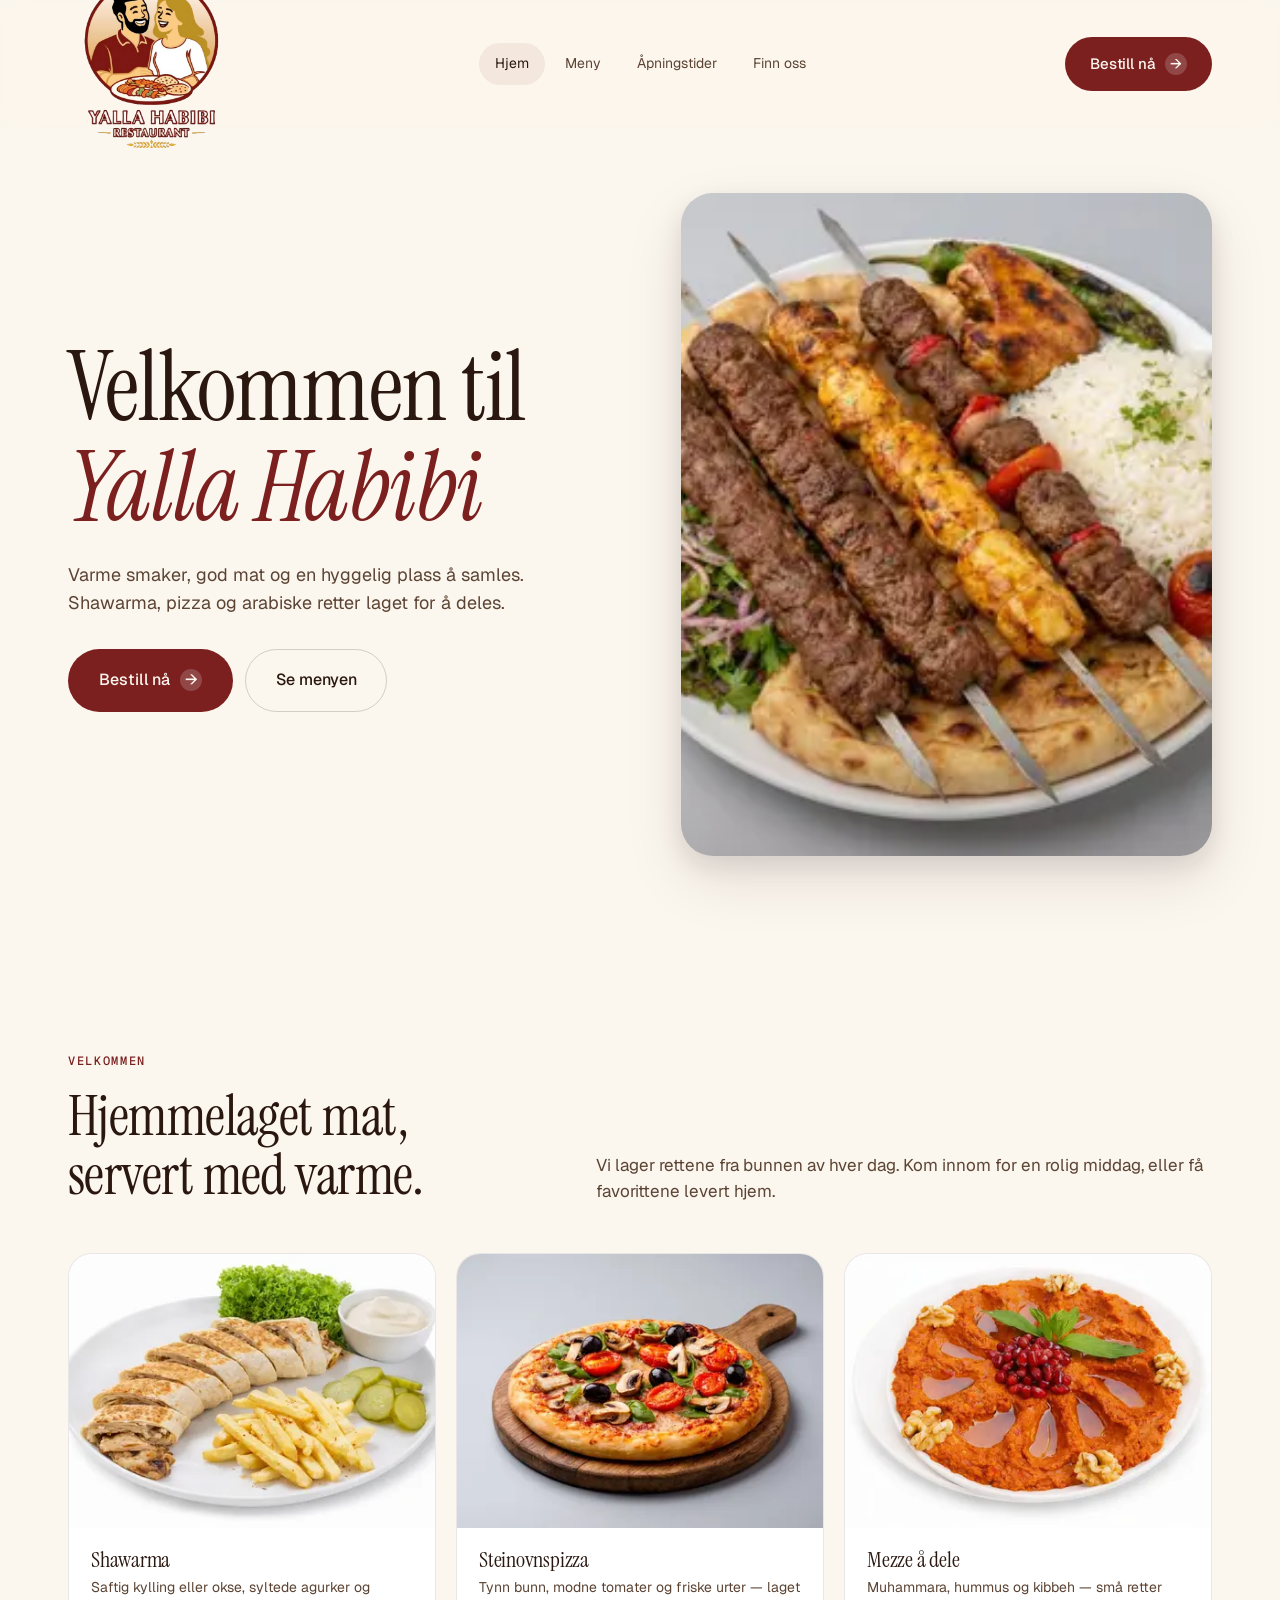
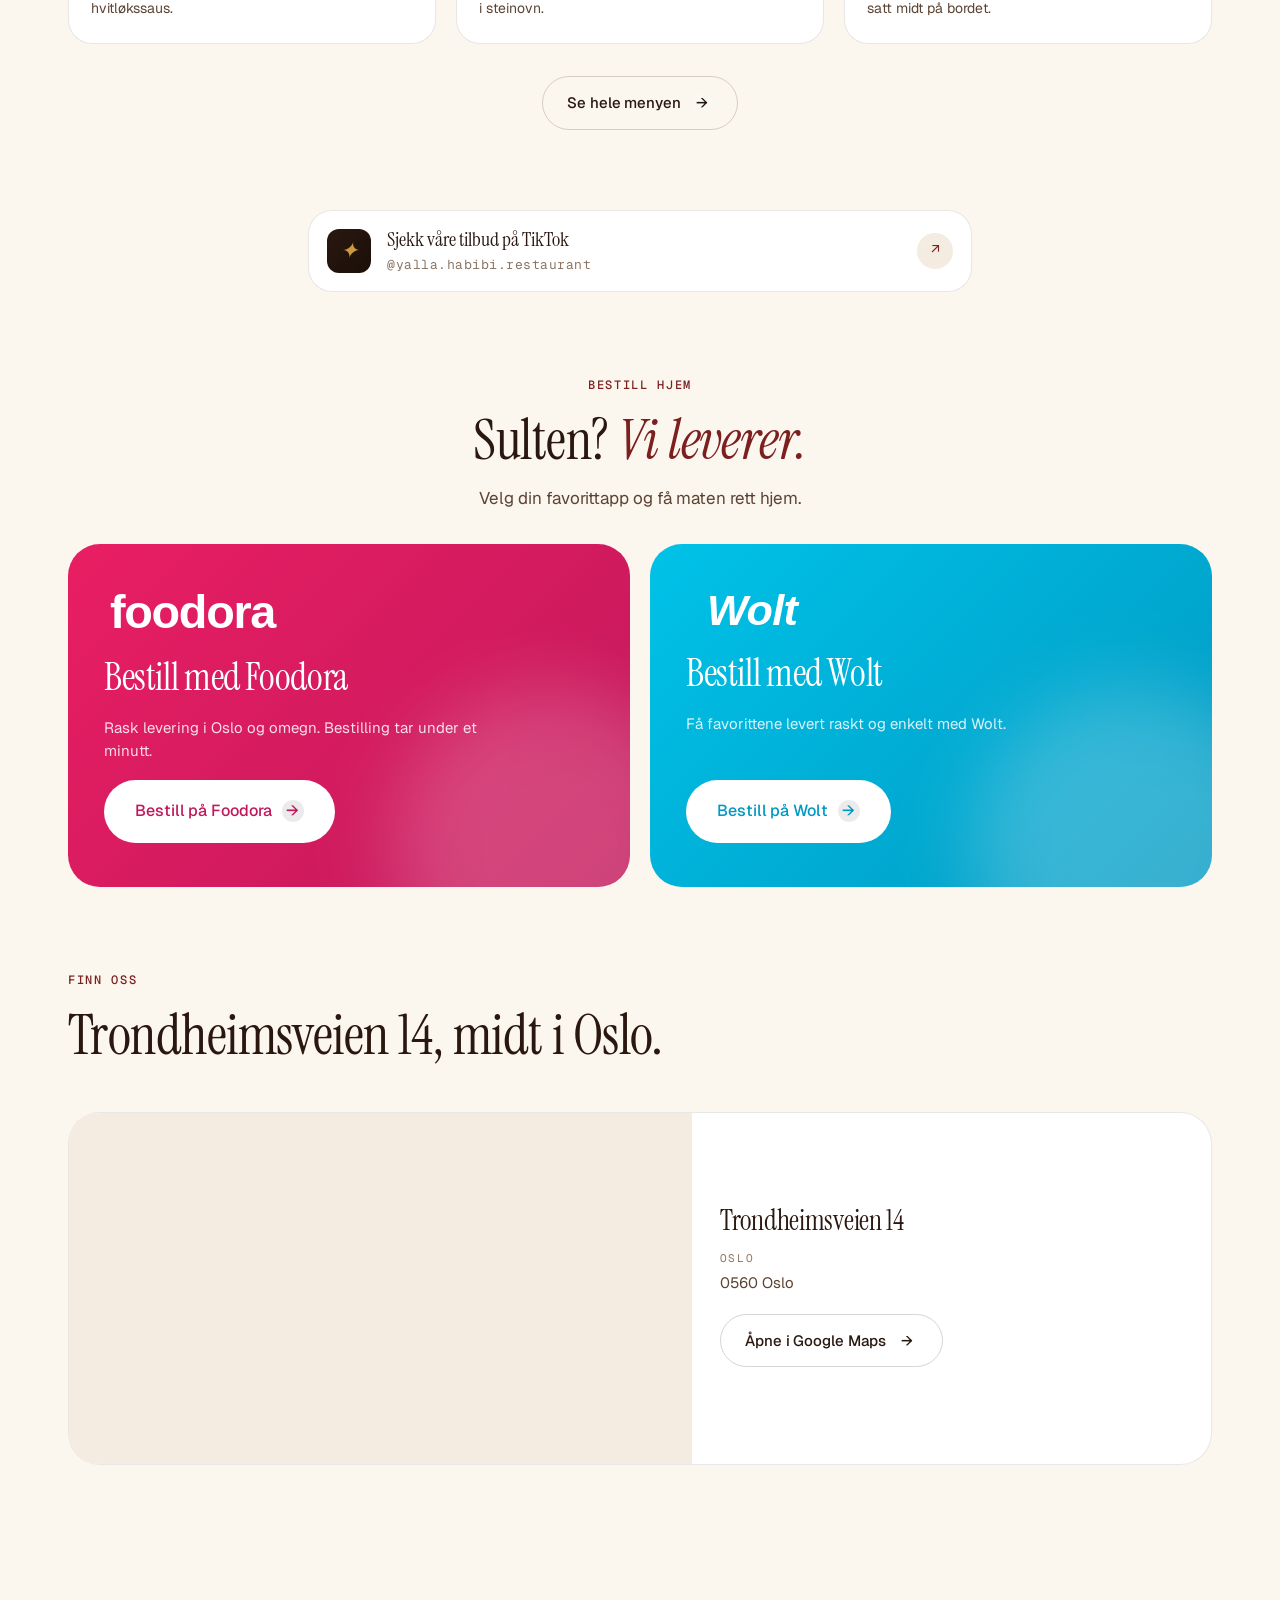
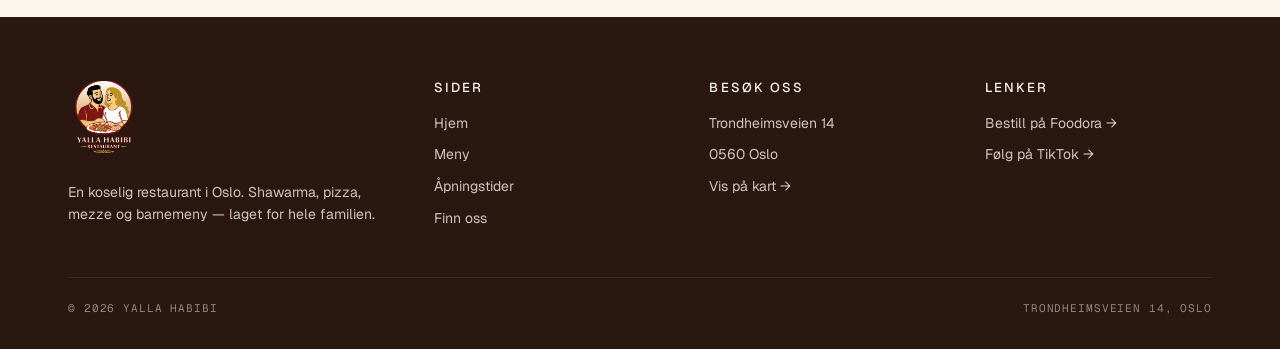
==== commit 55f47f3b: "Update Yalla Habibi hero, map, delivery CTAs and header logo - Replace hero logo with food image (mi" ====
--- a/index.html
+++ b/index.html
@@ -64,8 +64,8 @@
           <a class="btn btn-ghost btn-lg" href="meny.html">Se menyen</a>
         </div>
       </div>
-      <div class="hero-logo reveal delay-1" aria-hidden="true">
-        <img src="project/assets/logo.png" alt="" />
+      <div class="hero-image reveal delay-1">
+        <img src="project/assets/mixgrill.png" alt="Saftig grillet kjøtt servert med ris og brød" />
       </div>
     </div>
   </section>
@@ -75,7 +75,7 @@
     <div class="container">
       <div class="section-head">
         <div>
-          <span class="eyebrow reveal">En smak av Levanten</span>
+          <span class="eyebrow reveal">Velkommen</span>
           <h2 style="margin-top:14px;" class="reveal delay-1">
             Hjemmelaget mat,<br />servert med varme.
           </h2>
@@ -130,40 +130,48 @@
          target="_blank" rel="noreferrer">
         <span class="tk-icon">✦</span>
         <div class="tk-body">
-          <strong>Tilbud på TikTok</strong>
-          <span>@yalla.habibi.restaurant — ukens tilbud først der</span>
+          <strong>Sjekk våre tilbud på TikTok</strong>
+          <span>@yalla.habibi.restaurant</span>
         </div>
         <span class="tk-arrow" aria-hidden="true">↗</span>
       </a>
     </div>
   </section>
 
-  <!-- ORDER CTA -->
+  <!-- ORDER CTA — Foodora + Wolt -->
   <section class="section" style="padding-top:24px;">
     <div class="container">
-      <div class="reveal">
-        <div class="order">
-          <div class="order-deco" aria-hidden="true"></div>
-          <div class="order-inner">
-            <span class="eyebrow">Bestill hjem · Foodora</span>
-            <h2 style="margin-top:14px;">Sulten? <em>Vi leverer.</em></h2>
-            <p class="lead">
-              Få favorittene dine rett hjem med Foodora. Bestilling tar under et
-              minutt, og kjøkkenet vårt setter i gang så snart ordren tikker inn.
-            </p>
-            <div class="order-ctas">
-              <a class="btn btn-gold btn-lg"
-                 href="https://www.foodora.no/restaurant/mp6m/yalla-habibi-restaurant?srsltid=AfmBOorG6y4X6SyN6G6Tgz5r5SYo0ODJYcHjyfcQnAXhymti8p9MGgcm"
-                 target="_blank" rel="noreferrer">
-                Bestill på Foodora <span class="arrow" style="background:rgba(0,0,0,.12);">→</span>
-              </a>
-              <a class="btn btn-ghost btn-lg" href="finn-oss.html"
-                 style="color:var(--bg);border-color:rgba(251,246,238,.22);">
-                Eller kom innom oss
-              </a>
-            </div>
-          </div>
-        </div>
+      <div class="delivery-head reveal">
+        <span class="eyebrow">Bestill hjem</span>
+        <h2>Sulten? <em>Vi leverer.</em></h2>
+        <p>Velg din favorittapp og få maten rett hjem.</p>
+      </div>
+      <div class="delivery">
+
+        <article class="delivery-card foodora reveal">
+          <div class="deco" aria-hidden="true"></div>
+          <img class="brand-logo" src="assets/logos/foodora.svg" alt="Foodora" />
+          <h3>Bestill med Foodora</h3>
+          <p>Rask levering i Oslo og omegn. Bestilling tar under et minutt.</p>
+          <a class="btn btn-on-card btn-lg"
+             href="https://www.foodora.no/restaurant/mp6m/yalla-habibi-restaurant?srsltid=AfmBOorG6y4X6SyN6G6Tgz5r5SYo0ODJYcHjyfcQnAXhymti8p9MGgcm"
+             target="_blank" rel="noreferrer">
+            Bestill på Foodora <span class="arrow" style="background:rgba(0,0,0,.08);">→</span>
+          </a>
+        </article>
+
+        <article class="delivery-card wolt reveal delay-1">
+          <div class="deco" aria-hidden="true"></div>
+          <img class="brand-logo small" src="assets/logos/wolt.svg" alt="Wolt" />
+          <h3>Bestill med Wolt</h3>
+          <p>Få favorittene levert raskt og enkelt med Wolt.</p>
+          <a class="btn btn-on-card btn-lg"
+             href="https://wolt.com/en/nor/oslo/restaurant/fishmasters-grill-restaurant?srsltid=AfmBOooQ9pTAUuYvPLRvDgweru-KN2jzWM8FwDmxDR3TZKDu5rsvSgmw"
+             target="_blank" rel="noreferrer">
+            Bestill på Wolt <span class="arrow" style="background:rgba(0,0,0,.08);">→</span>
+          </a>
+        </article>
+
       </div>
     </div>
   </section>
@@ -174,45 +182,32 @@
       <div class="section-head">
         <div>
           <span class="eyebrow reveal">Finn oss</span>
-          <h2 style="margin-top:14px;" class="reveal delay-1">Et stykke Oslo med levantinske smaker.</h2>
-        </div>
-      </div>
-
-      <a class="loc-teaser reveal" href="finn-oss.html" aria-label="Se på kart og finn oss">
-        <div class="map-canvas">
-          <svg viewBox="0 0 600 380" preserveAspectRatio="xMidYMid slice" aria-hidden="true">
-            <g stroke="rgba(42,24,16,.10)" stroke-width="22" fill="none" stroke-linecap="round">
-              <path d="M -20 200 L 620 180" />
-              <path d="M 280 -20 L 320 400" />
-            </g>
-            <g stroke="rgba(42,24,16,.06)" stroke-width="10" fill="none" stroke-linecap="round">
-              <path d="M -20 80 L 620 60" />
-              <path d="M -20 320 L 620 340" />
-              <path d="M 100 -20 L 80 400" />
-              <path d="M 480 -20 L 520 400" />
-            </g>
-            <g fill="rgba(201,154,63,.10)">
-              <rect x="120" y="100" width="140" height="70" rx="6" />
-              <rect x="340" y="90" width="120" height="80" rx="6" />
-              <rect x="120" y="220" width="160" height="80" rx="6" />
-              <rect x="340" y="220" width="140" height="80" rx="6" />
-            </g>
-            <circle cx="100" cy="340" r="42" fill="rgba(107,122,58,.18)" />
-          </svg>
-          <div class="map-pin">
-            <div class="head"><span>✦</span></div>
-            <div class="pulse"></div>
-          </div>
+          <h2 style="margin-top:14px;" class="reveal delay-1">Trondheimsveien 14, midt i Oslo.</h2>
+        </div>
+      </div>
+
+      <div class="loc-teaser reveal">
+        <div class="gmap">
+          <iframe
+            src="https://www.google.com/maps?q=Trondheimsveien+14,+Oslo&output=embed"
+            title="Kart over Trondheimsveien 14, Oslo"
+            loading="lazy"
+            allowfullscreen
+            referrerpolicy="no-referrer-when-downgrade"></iframe>
         </div>
         <div class="loc-teaser-body">
           <h3>Trondheimsveien 14</h3>
           <div class="addr">
             <small>Oslo</small>
-            0560 Oslo · Norge
-          </div>
-          <span class="btn btn-ghost">Se på kart <span class="arrow">→</span></span>
-        </div>
-      </a>
+            0560 Oslo
+          </div>
+          <a class="btn btn-ghost"
+             href="https://maps.google.com/?q=Trondheimsveien+14,+Oslo"
+             target="_blank" rel="noreferrer">
+            Åpne i Google Maps <span class="arrow">→</span>
+          </a>
+        </div>
+      </div>
     </div>
   </section>
 
--- a/css/styles.css
+++ b/css/styles.css
@@ -134,6 +134,9 @@
   gap: 16px;
   height: 76px;
 }
+@media (min-width: 900px) { .header-inner { height: 112px; } }
+@media (min-width: 1280px) { .header-inner { height: 128px; } }
+
 .brand {
   display: inline-flex;
   align-items: center;
@@ -145,9 +148,9 @@
   object-fit: contain;
   display: block;
 }
-@media (min-width: 768px) {
-  .brand img { width: 64px; height: 64px; }
-}
+@media (min-width: 768px)  { .brand img { width: 72px;  height: 72px;  } }
+@media (min-width: 900px)  { .brand img { width: 140px; height: 140px; } }
+@media (min-width: 1280px) { .brand img { width: 168px; height: 168px; } }
 
 .nav { display: none; gap: 4px; align-items: center; }
 @media (min-width: 900px) { .nav { display: flex; } }
@@ -243,46 +246,37 @@
 }
 .hero-ctas { margin-top: 32px; display: flex; flex-wrap: wrap; gap: 12px; }
 
-/* Hero logo — softly blended */
-.hero-logo {
+/* Hero food image */
+.hero-image {
   position: relative;
   width: 100%;
-  max-width: 520px;
+  max-width: 560px;
   margin: 0 auto;
-  aspect-ratio: 1 / 1;
+  aspect-ratio: 5 / 6;
+  border-radius: var(--r-xl);
+  overflow: hidden;
+  background: var(--bg-warm);
+  box-shadow: var(--shadow-lg);
 }
 @media (min-width: 900px) {
-  .hero-logo { max-width: none; margin-left: auto; margin-right: 0; }
-}
-.hero-logo::before {
+  .hero-image { max-width: none; margin-left: auto; margin-right: 0; aspect-ratio: 4 / 5; }
+}
+.hero-image::after {
   content: "";
-  position: absolute;
-  inset: -8%;
-  border-radius: 50%;
-  background: radial-gradient(closest-side, rgba(201,154,63,.22), rgba(201,154,63,0) 72%);
-  z-index: 0;
-}
-.hero-logo img {
-  position: relative;
-  z-index: 1;
+  position: absolute; inset: 0;
+  background: linear-gradient(180deg, transparent 60%, rgba(42,24,16,.18));
+  pointer-events: none;
+}
+.hero-image img {
   width: 100%;
   height: 100%;
-  object-fit: contain;
-  opacity: .95;
-  mix-blend-mode: multiply;
-  filter: contrast(.95) saturate(1.05);
-}
-
-/* On mobile, soften further so it doesn't dominate above text */
+  object-fit: cover;
+  display: block;
+  transition: transform 1.2s cubic-bezier(.2,.8,.2,1);
+}
+.hero-image:hover img { transform: scale(1.03); }
 @media (max-width: 899px) {
-  .hero-logo {
-    max-width: 360px;
-    order: -1;
-  }
-  .hero-logo img { opacity: .85; }
-}
-@media (max-width: 480px) {
-  .hero-logo { max-width: 280px; }
+  .hero-image { max-width: 480px; aspect-ratio: 4 / 3; }
 }
 
 /* ---- Page hero (interior pages) ---- */
@@ -589,44 +583,21 @@
   border-radius: var(--r-xl);
   overflow: hidden;
 }
-.map-canvas {
+.gmap {
   position: relative;
   aspect-ratio: 16 / 10;
-  background:
-    radial-gradient(ellipse at 30% 20%, rgba(201,154,63,.16), transparent 55%),
-    radial-gradient(ellipse at 80% 80%, rgba(123,31,31,.08), transparent 55%),
-    var(--bg-warm);
-  overflow: hidden;
-}
-@media (max-width: 640px) { .map-canvas { aspect-ratio: 4 / 3; } }
-.map-canvas svg { position: absolute; inset: 0; width: 100%; height: 100%; }
-.map-pin {
+  background: var(--bg-warm);
+  overflow: hidden;
+}
+@media (max-width: 640px) { .gmap { aspect-ratio: 4 / 3; } }
+.gmap iframe {
   position: absolute;
-  left: 50%; top: 48%;
-  transform: translate(-50%, -100%);
-  display: flex; flex-direction: column; align-items: center;
-  z-index: 2;
-}
-.map-pin .head {
-  width: 48px; height: 48px;
-  background: var(--burgundy);
-  border-radius: 50% 50% 50% 0;
-  transform: rotate(-45deg);
-  box-shadow: 0 10px 22px rgba(123,31,31,.36);
-  display: grid; place-items: center;
-  color: var(--gold-soft);
-  font-family: var(--serif);
-  font-size: 22px;
-}
-.map-pin .head span { transform: rotate(45deg); }
-.map-pin .pulse {
-  position: absolute;
-  left: 50%; top: 100%;
-  transform: translate(-50%, -50%);
-  width: 60px; height: 16px;
-  border-radius: 50%;
-  background: rgba(123,31,31,.28);
-  filter: blur(6px);
+  inset: 0;
+  width: 100%;
+  height: 100%;
+  border: 0;
+  display: block;
+  filter: saturate(0.95);
 }
 .map-info {
   padding: 24px 28px;
@@ -647,14 +618,14 @@
   border: 1px solid var(--line);
   border-radius: var(--r-xl);
   overflow: hidden;
-  transition: box-shadow .3s, border-color .3s, transform .3s;
+  transition: box-shadow .3s, border-color .3s;
 }
 @media (min-width: 768px) {
   .loc-teaser { grid-template-columns: 1.2fr 1fr; }
 }
-.loc-teaser:hover { box-shadow: var(--shadow-md); border-color: var(--line-strong); transform: translateY(-3px); }
-.loc-teaser .map-canvas { aspect-ratio: 16/9; }
-@media (max-width: 767px) { .loc-teaser .map-canvas { aspect-ratio: 16/10; } }
+.loc-teaser:hover { box-shadow: var(--shadow-md); border-color: var(--line-strong); }
+.loc-teaser .gmap { aspect-ratio: 16 / 9; }
+@media (max-width: 767px) { .loc-teaser .gmap { aspect-ratio: 16 / 10; } }
 .loc-teaser-body {
   padding: 28px 28px 32px;
   display: flex; flex-direction: column; justify-content: center;
@@ -676,6 +647,90 @@
   margin-bottom: 4px;
 }
 .loc-teaser-body .btn { align-self: flex-start; margin-top: 6px; }
+
+/* ---- Delivery split (Foodora + Wolt) ---- */
+.delivery {
+  display: grid;
+  grid-template-columns: 1fr;
+  gap: 16px;
+}
+@media (min-width: 768px) { .delivery { grid-template-columns: 1fr 1fr; gap: 20px; } }
+
+.delivery-card {
+  position: relative;
+  border-radius: var(--r-xl);
+  padding: 36px 28px;
+  display: flex; flex-direction: column;
+  gap: 18px;
+  overflow: hidden;
+  transition: transform .35s cubic-bezier(.2,.8,.2,1), box-shadow .35s;
+  min-height: 280px;
+}
+@media (min-width: 768px) { .delivery-card { padding: 44px 36px; min-height: 320px; } }
+.delivery-card:hover { transform: translateY(-4px); box-shadow: var(--shadow-lg); }
+
+.delivery-card .brand-logo {
+  display: block;
+  height: 44px;
+  width: auto;
+  max-width: 220px;
+}
+@media (min-width: 768px) { .delivery-card .brand-logo { height: 52px; } }
+.delivery-card .brand-logo.small { height: 40px; max-width: 130px; }
+@media (min-width: 768px) { .delivery-card .brand-logo.small { height: 48px; max-width: 150px; } }
+
+.delivery-card h3 {
+  font-size: clamp(28px, 3.2vw, 38px);
+  color: #fff;
+}
+.delivery-card p {
+  font-size: 15px;
+  line-height: 1.55;
+  color: rgba(255,255,255,.85);
+  max-width: 38ch;
+}
+.delivery-card .btn { align-self: flex-start; margin-top: auto; }
+.delivery-card .deco {
+  position: absolute;
+  width: 320px; height: 320px;
+  right: -80px; bottom: -120px;
+  border-radius: 50%;
+  filter: blur(40px);
+  opacity: .55;
+  pointer-events: none;
+}
+
+.delivery-card.foodora {
+  background: linear-gradient(135deg, #E91E63 0%, #C2185B 100%);
+}
+.delivery-card.foodora .deco { background: rgba(255,255,255,.35); }
+.delivery-card.foodora .btn-on-card {
+  background: #fff; color: #C2185B;
+}
+.delivery-card.foodora .btn-on-card:hover {
+  background: #2A1810; color: #fff;
+}
+
+.delivery-card.wolt {
+  background: linear-gradient(135deg, #00C2E8 0%, #0099C2 100%);
+}
+.delivery-card.wolt .deco { background: rgba(255,255,255,.4); }
+.delivery-card.wolt .btn-on-card {
+  background: #fff; color: #0099C2;
+}
+.delivery-card.wolt .btn-on-card:hover {
+  background: #2A1810; color: #fff;
+}
+
+/* Section heading wrapper for delivery */
+.delivery-head {
+  text-align: center;
+  margin-bottom: 32px;
+}
+.delivery-head .eyebrow { color: var(--burgundy); }
+.delivery-head h2 { margin-top: 14px; }
+.delivery-head h2 em { font-style: italic; color: var(--burgundy); }
+.delivery-head p { margin-top: 16px; color: var(--ink-soft); font-size: 17px; max-width: 50ch; margin-left: auto; margin-right: auto; }
 
 /* Pinpoint detail card on Finn oss page */
 .find-grid {
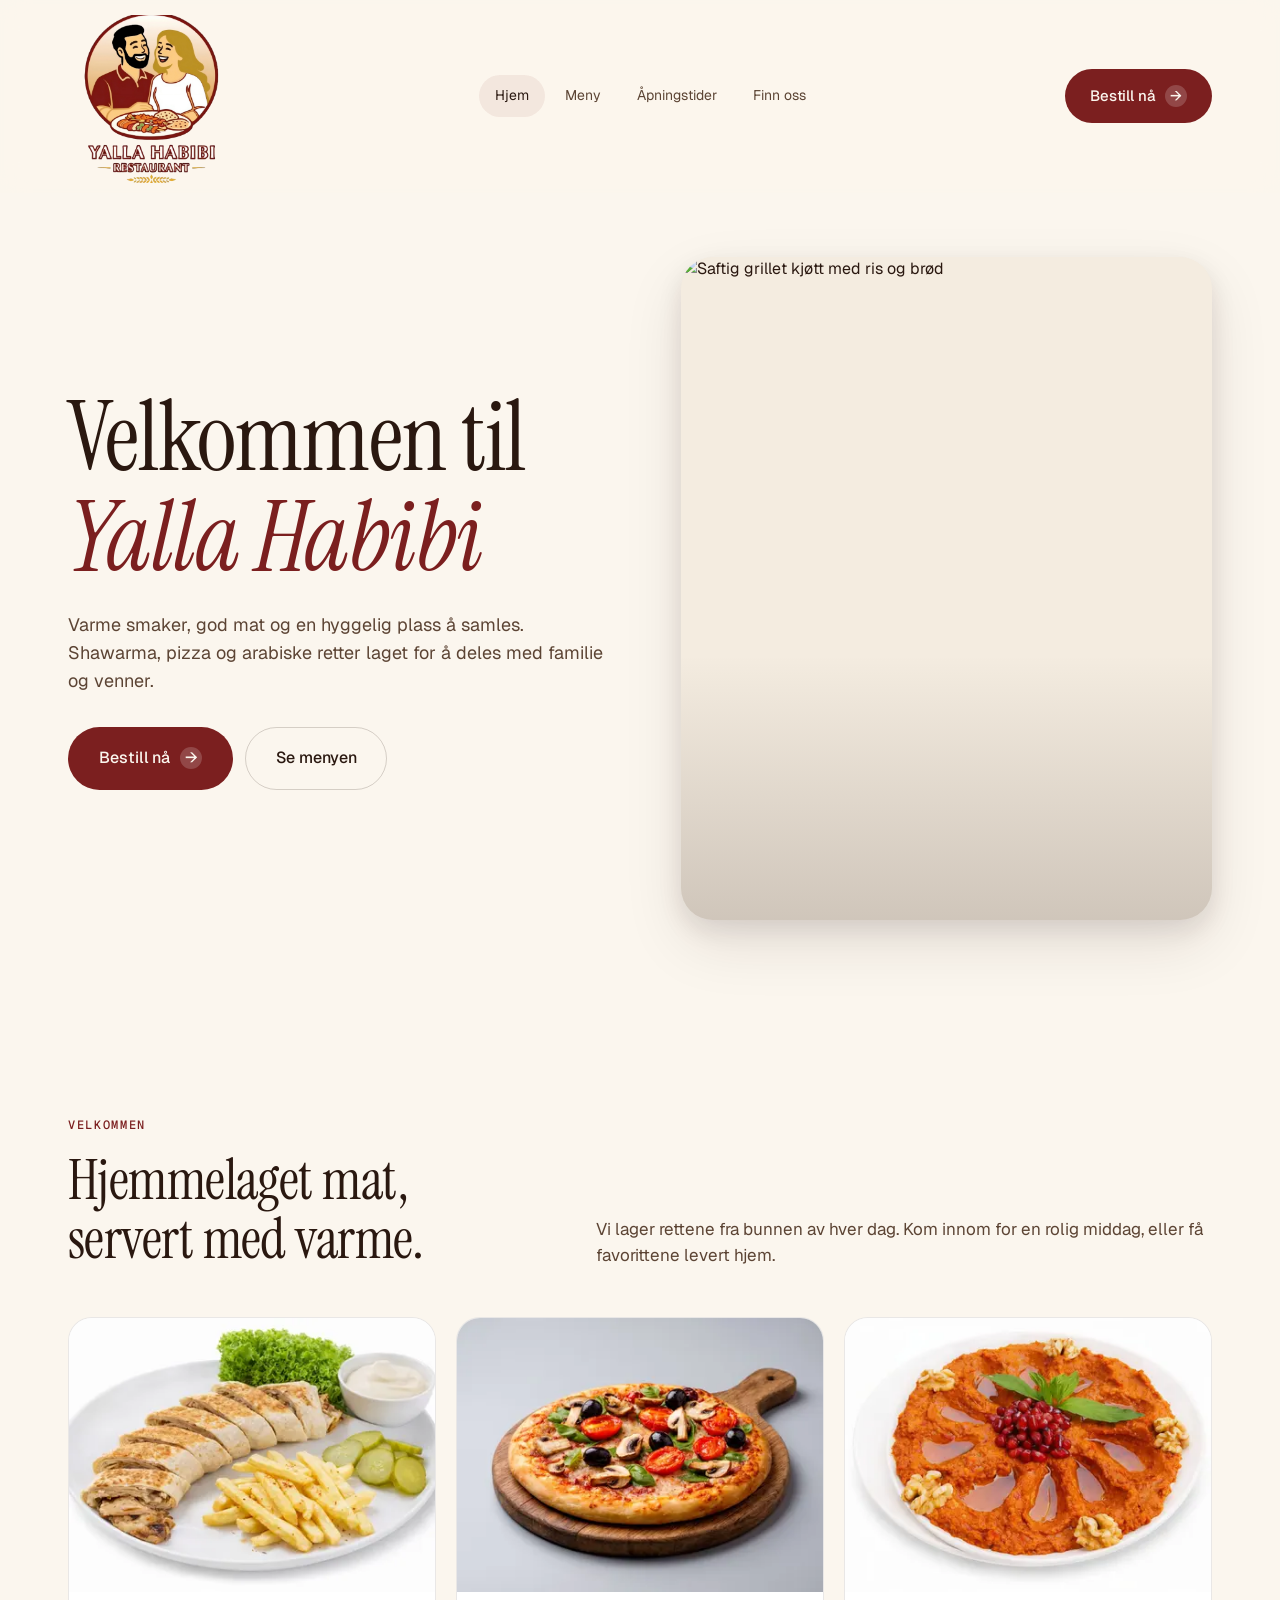
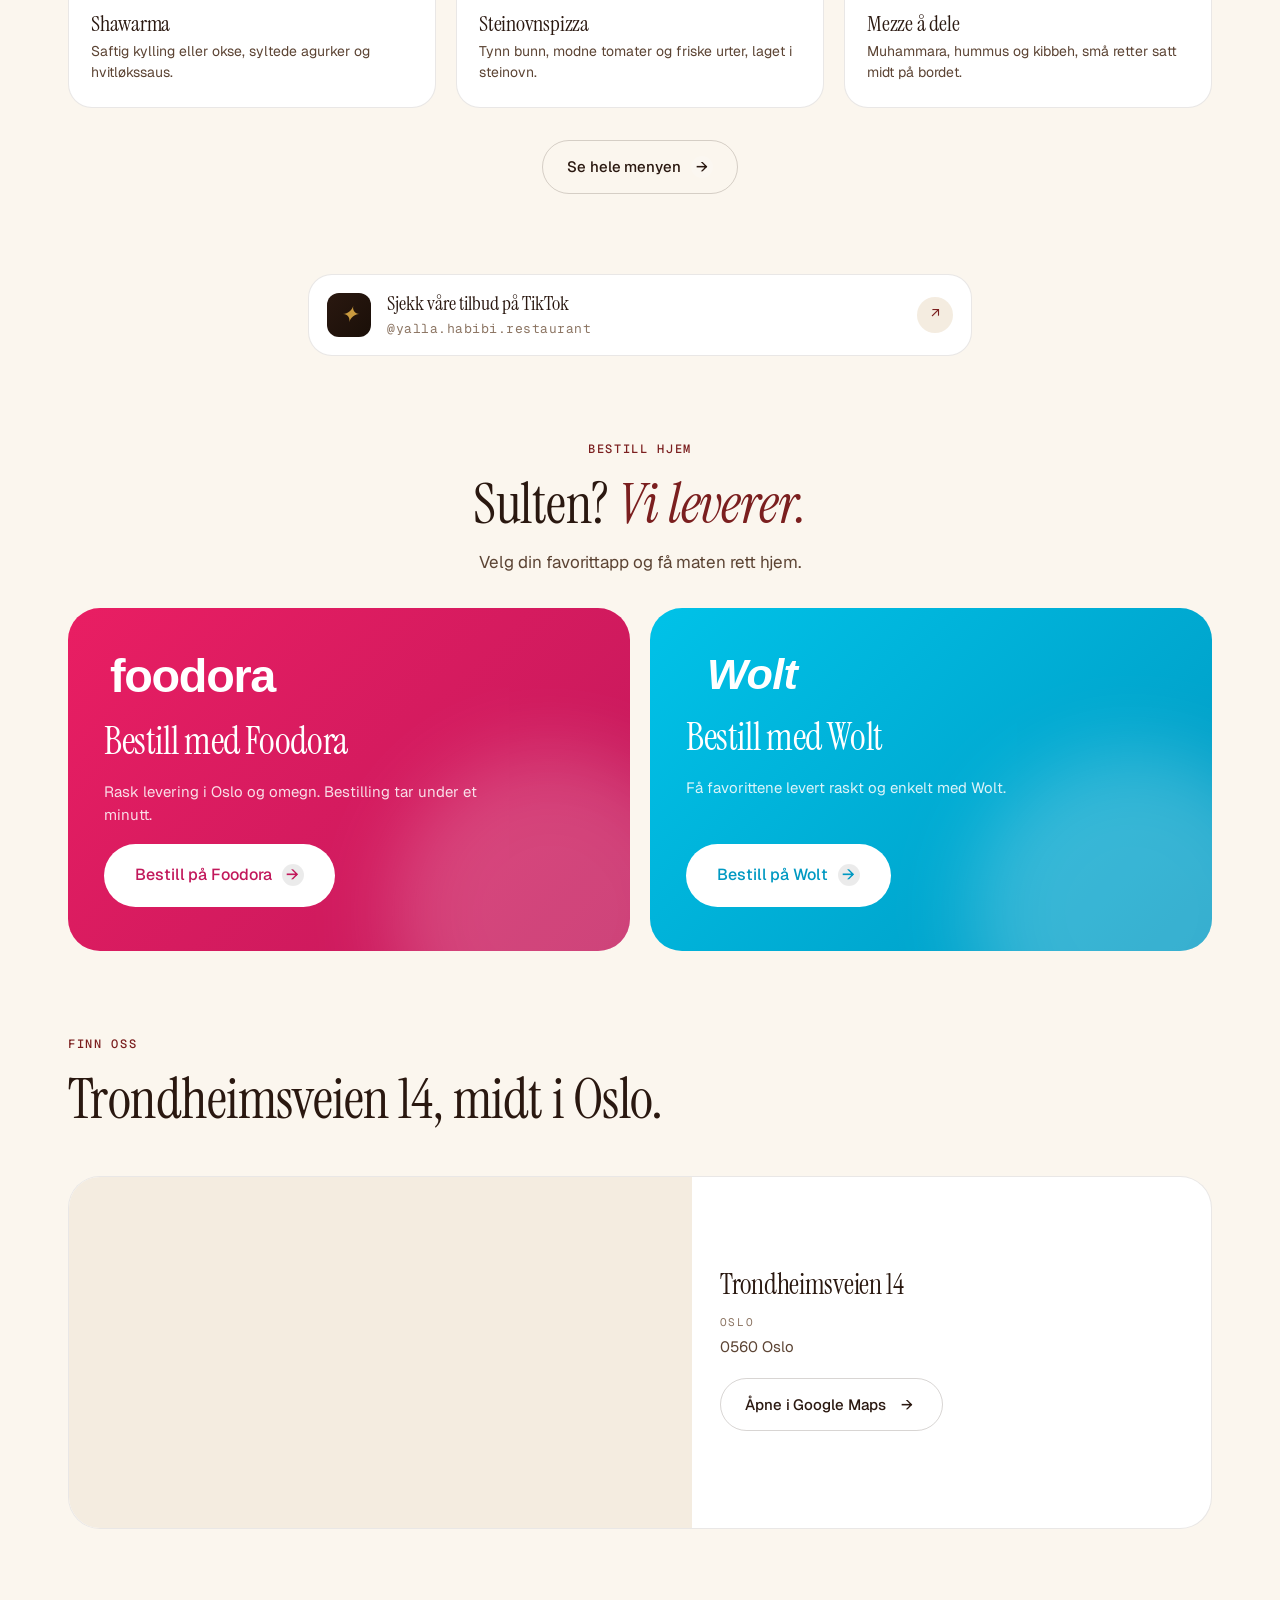
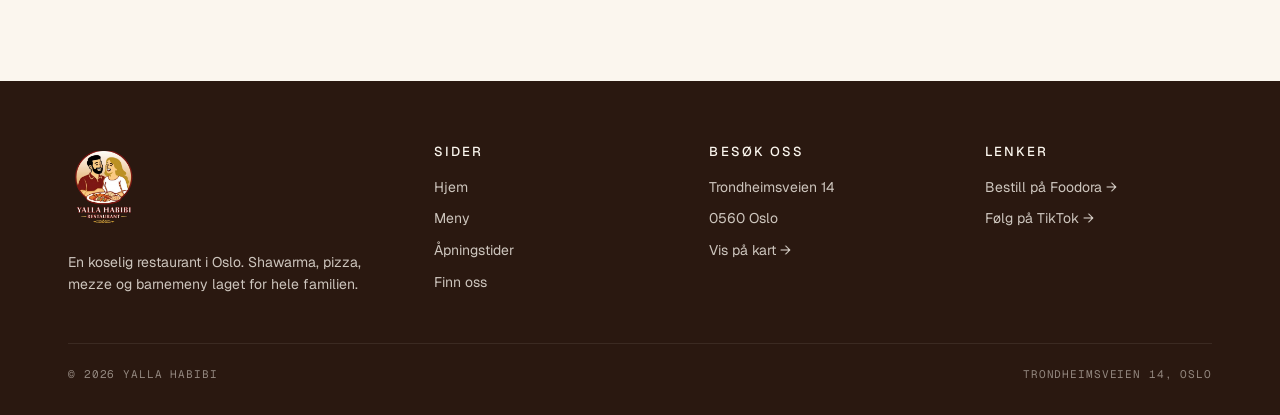
==== commit e89fa9f9: "Refine Yalla Habibi header, hero image and copy - Header: raise desktop header heights (156px @>=900" ====
--- a/index.html
+++ b/index.html
@@ -13,7 +13,7 @@
 
 <header class="header" id="site-header">
   <div class="container header-inner">
-    <a href="index.html" class="brand" aria-label="Yalla Habibi — hjem">
+    <a href="index.html" class="brand" aria-label="Yalla Habibi, hjem">
       <img src="project/assets/logo.png" alt="Yalla Habibi" />
     </a>
     <nav class="nav" aria-label="Hovednavigasjon">
@@ -53,7 +53,7 @@
         </h1>
         <p class="hero-sub reveal delay-1">
           Varme smaker, god mat og en hyggelig plass å samles. Shawarma, pizza
-          og arabiske retter laget for å deles.
+          og arabiske retter laget for å deles med familie og venner.
         </p>
         <div class="hero-ctas reveal delay-2">
           <a class="btn btn-primary btn-lg"
@@ -65,7 +65,8 @@
         </div>
       </div>
       <div class="hero-image reveal delay-1">
-        <img src="project/assets/mixgrill.png" alt="Saftig grillet kjøtt servert med ris og brød" />
+        <img src="https://images.unsplash.com/photo-1561651823-34feb02250e4?auto=format&fit=crop&w=1400&q=80"
+             alt="Saftig grillet kjøtt med ris og brød" />
       </div>
     </div>
   </section>
@@ -102,7 +103,7 @@
           </div>
           <div class="highlight-body">
             <h3>Steinovnspizza</h3>
-            <p>Tynn bunn, modne tomater og friske urter — laget i steinovn.</p>
+            <p>Tynn bunn, modne tomater og friske urter, laget i steinovn.</p>
           </div>
         </article>
         <article class="highlight reveal delay-3">
@@ -111,7 +112,7 @@
           </div>
           <div class="highlight-body">
             <h3>Mezze å dele</h3>
-            <p>Muhammara, hummus og kibbeh — små retter satt midt på bordet.</p>
+            <p>Muhammara, hummus og kibbeh, små retter satt midt på bordet.</p>
           </div>
         </article>
       </div>
@@ -217,11 +218,11 @@
   <div class="container">
     <div class="footer-grid">
       <div>
-        <a href="index.html" class="brand" aria-label="Yalla Habibi — hjem">
+        <a href="index.html" class="brand" aria-label="Yalla Habibi, hjem">
           <img src="project/assets/logo.png" alt="Yalla Habibi" />
         </a>
         <p class="footer-blurb">
-          En koselig restaurant i Oslo. Shawarma, pizza, mezze og barnemeny — laget for hele familien.
+          En koselig restaurant i Oslo. Shawarma, pizza, mezze og barnemeny laget for hele familien.
         </p>
       </div>
       <div>
--- a/css/styles.css
+++ b/css/styles.css
@@ -134,8 +134,8 @@
   gap: 16px;
   height: 76px;
 }
-@media (min-width: 900px) { .header-inner { height: 112px; } }
-@media (min-width: 1280px) { .header-inner { height: 128px; } }
+@media (min-width: 900px) { .header-inner { height: 156px; } }
+@media (min-width: 1280px) { .header-inner { height: 192px; } }
 
 .brand {
   display: inline-flex;
@@ -149,8 +149,8 @@
   display: block;
 }
 @media (min-width: 768px)  { .brand img { width: 72px;  height: 72px;  } }
-@media (min-width: 900px)  { .brand img { width: 140px; height: 140px; } }
-@media (min-width: 1280px) { .brand img { width: 168px; height: 168px; } }
+@media (min-width: 900px)  { .brand img { width: 140px; height: 140px; margin-top: 4px; } }
+@media (min-width: 1280px) { .brand img { width: 168px; height: 168px; margin-top: 6px; } }
 
 .nav { display: none; gap: 4px; align-items: center; }
 @media (min-width: 900px) { .nav { display: flex; } }
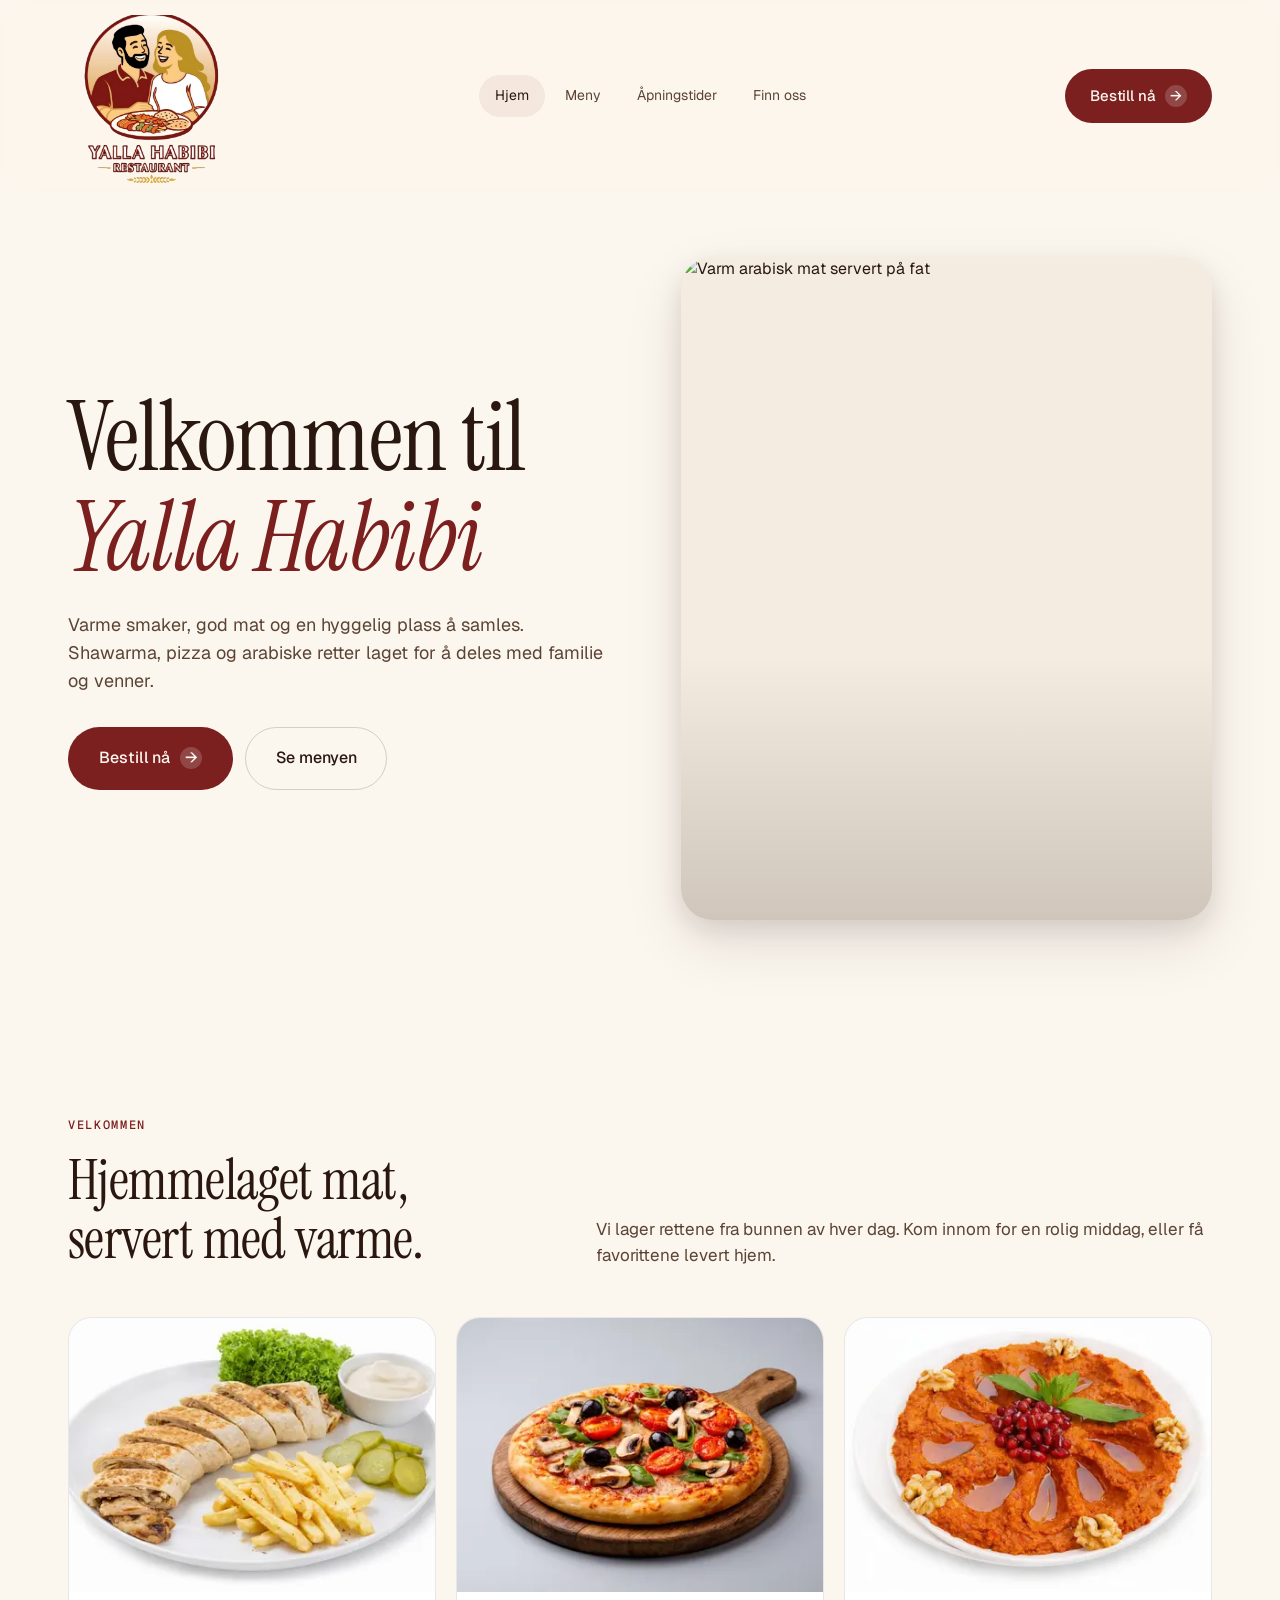
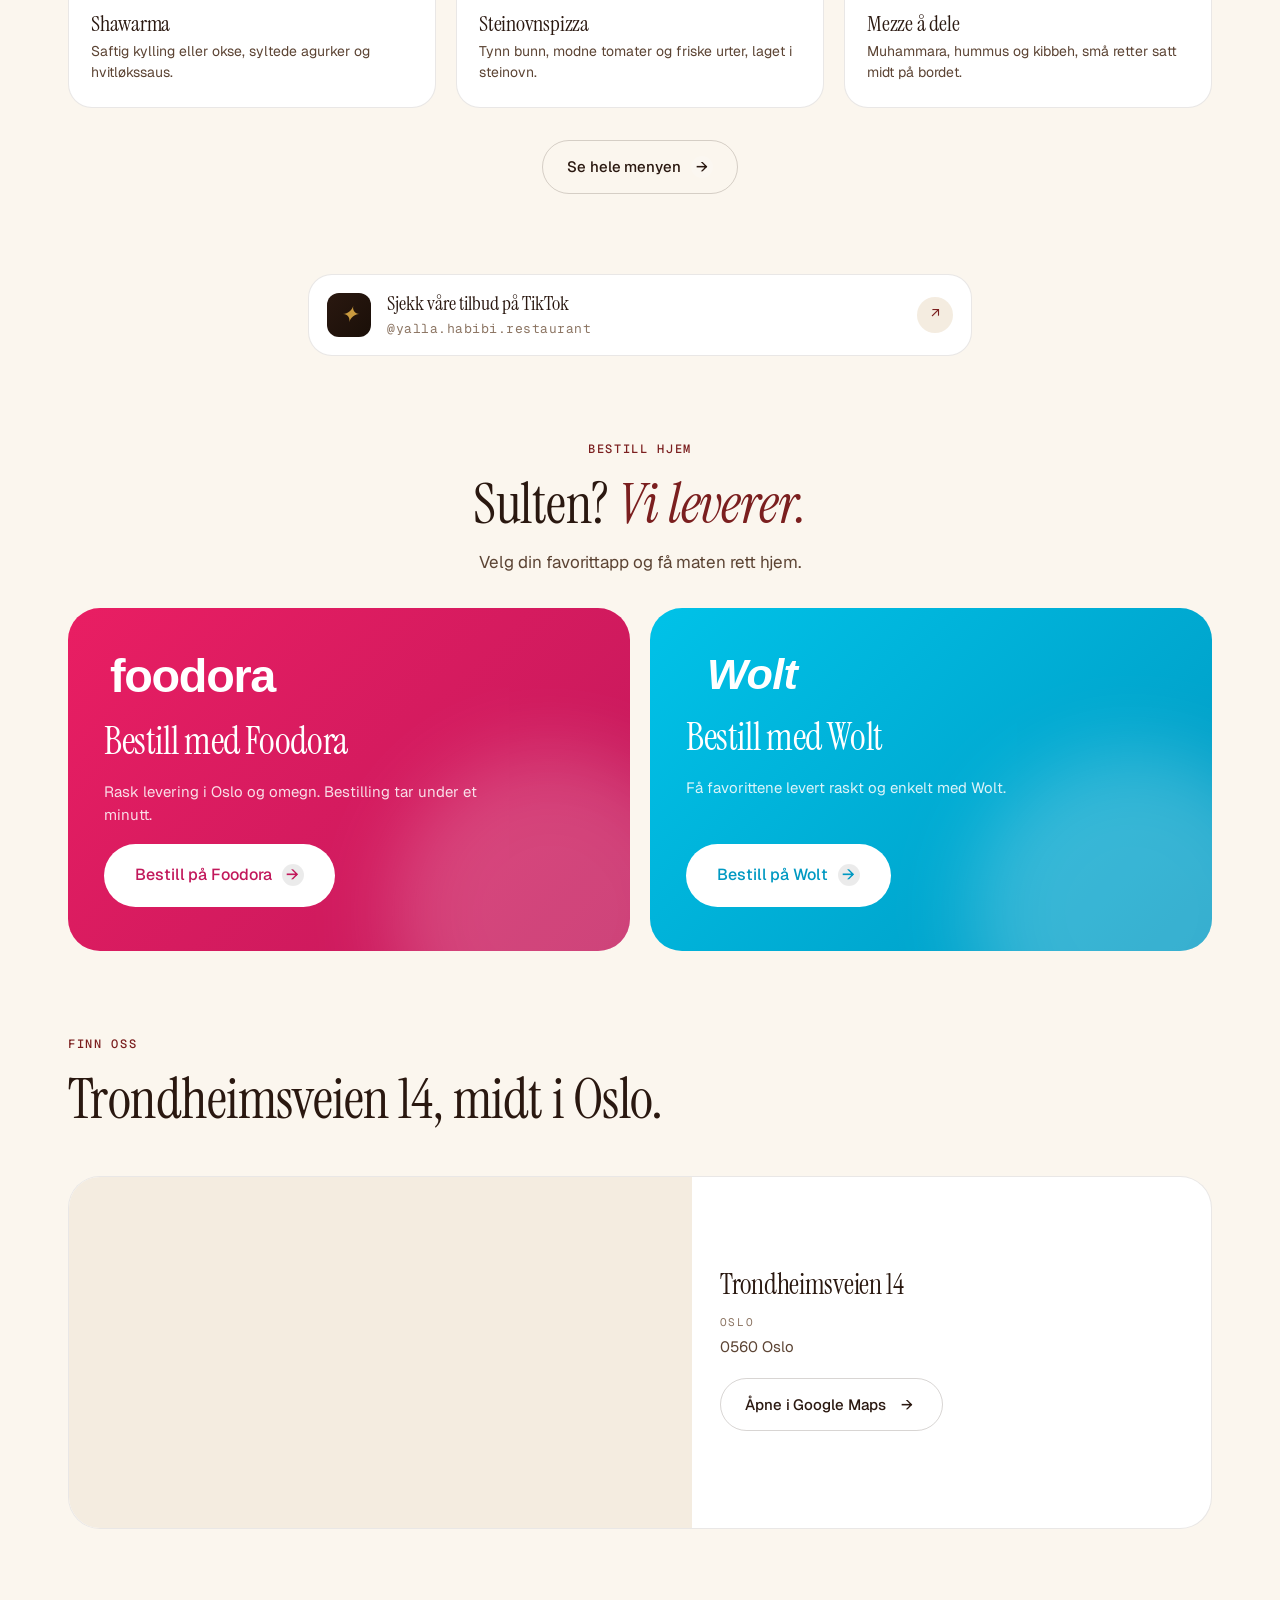
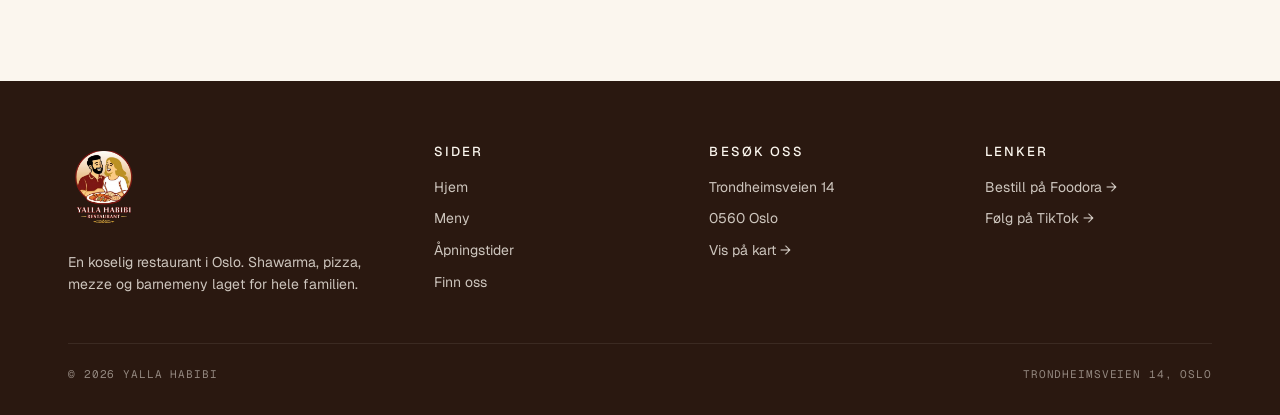
==== commit 76bf8230: "Update Yalla Habibi hero image" ====
--- a/index.html
+++ b/index.html
@@ -65,8 +65,9 @@
         </div>
       </div>
       <div class="hero-image reveal delay-1">
-        <img src="https://images.unsplash.com/photo-1561651823-34feb02250e4?auto=format&fit=crop&w=1400&q=80"
-             alt="Saftig grillet kjøtt med ris og brød" />
+        <img src="https://images.unsplash.com/photo-1540713434306-58505cf1b6fc?auto=format&fit=crop&w=1400&q=80"
+             onerror="this.onerror=null;this.src='https://images.unsplash.com/photo-1565299624946-b28f40a0ae38?auto=format&fit=crop&w=1400&q=80';"
+             alt="Varm arabisk mat servert på fat" />
       </div>
     </div>
   </section>
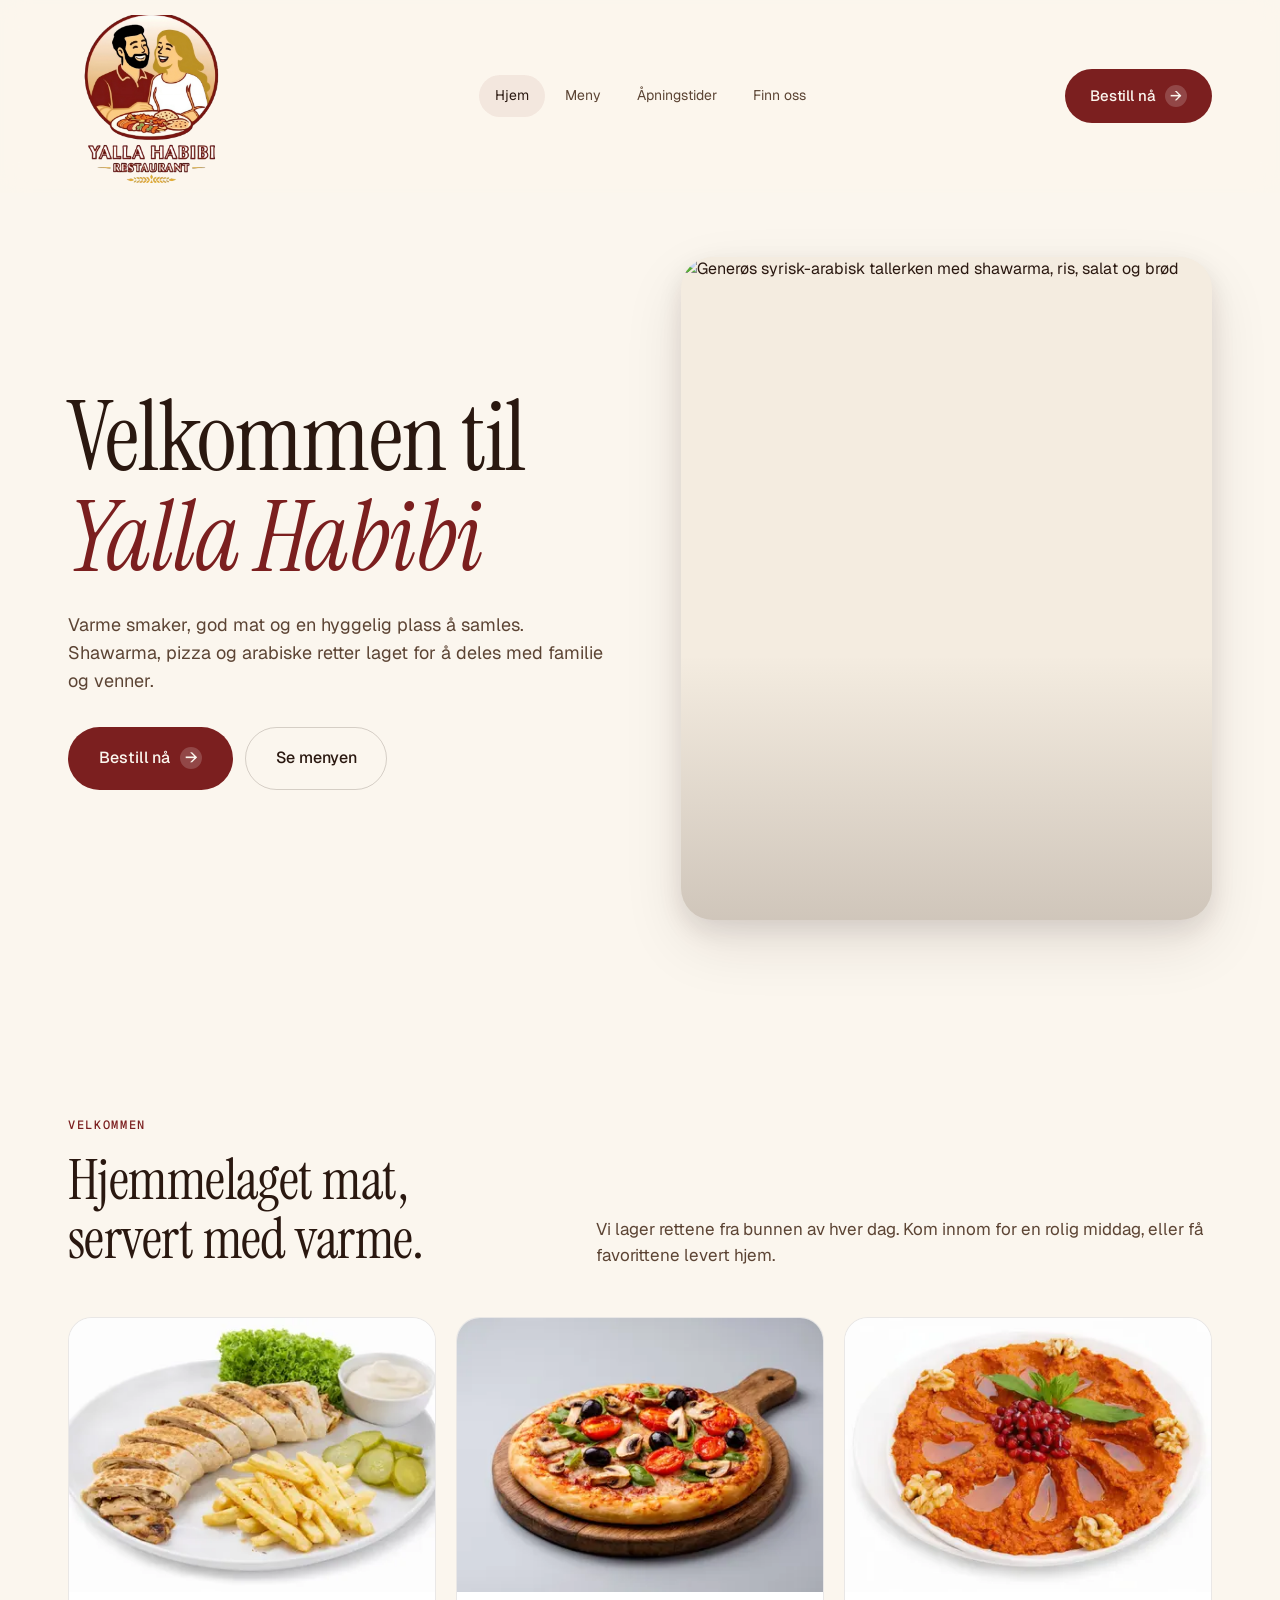
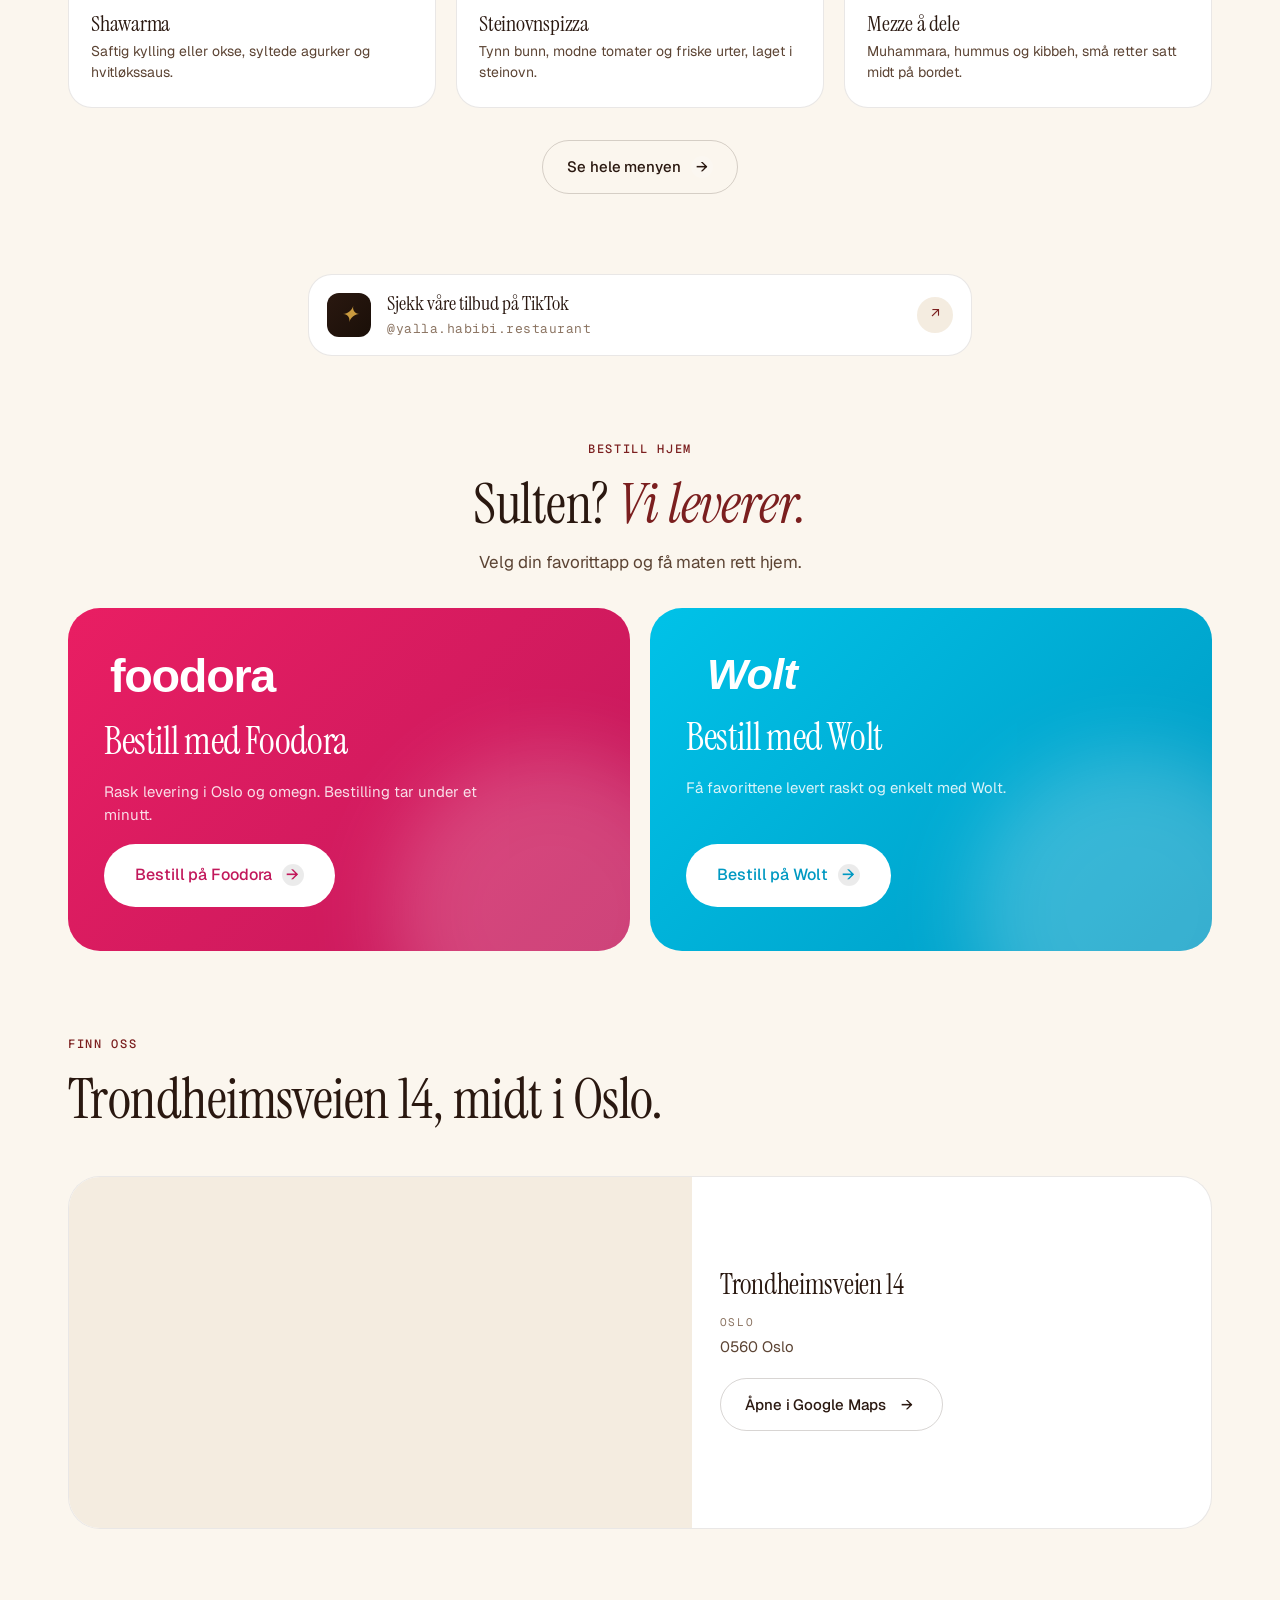
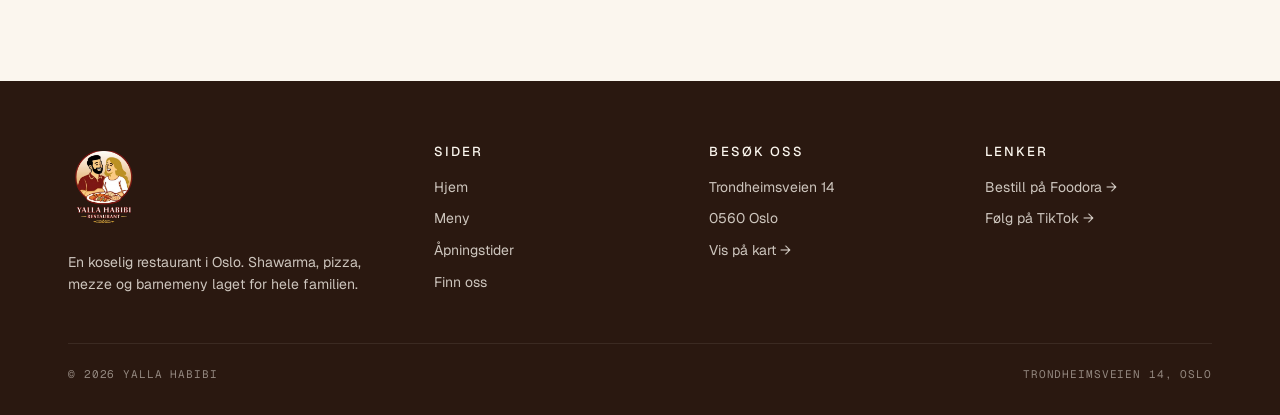
==== commit f781451b: "Replace hero food image with stronger Arabic platter shot - Swap primary hero image to a generous Me" ====
--- a/index.html
+++ b/index.html
@@ -65,9 +65,9 @@
         </div>
       </div>
       <div class="hero-image reveal delay-1">
-        <img src="https://images.unsplash.com/photo-1540713434306-58505cf1b6fc?auto=format&fit=crop&w=1400&q=80"
-             onerror="this.onerror=null;this.src='https://images.unsplash.com/photo-1565299624946-b28f40a0ae38?auto=format&fit=crop&w=1400&q=80';"
-             alt="Varm arabisk mat servert på fat" />
+        <img src="https://images.unsplash.com/photo-1599487488170-d11ec9c172f0?auto=format&fit=crop&w=1600&q=80"
+             onerror="var fb=['https://images.unsplash.com/photo-1542367592-8849eb950fd8?auto=format&fit=crop&w=1600&q=80','https://images.unsplash.com/photo-1601050690597-df0568f70950?auto=format&fit=crop&w=1600&q=80','https://images.unsplash.com/photo-1565299624946-b28f40a0ae38?auto=format&fit=crop&w=1600&q=80'];var i=+(this.dataset.fb||0);if(i<fb.length){this.dataset.fb=i+1;this.src=fb[i];}else{this.onerror=null;}"
+             alt="Generøs syrisk-arabisk tallerken med shawarma, ris, salat og brød" />
       </div>
     </div>
   </section>
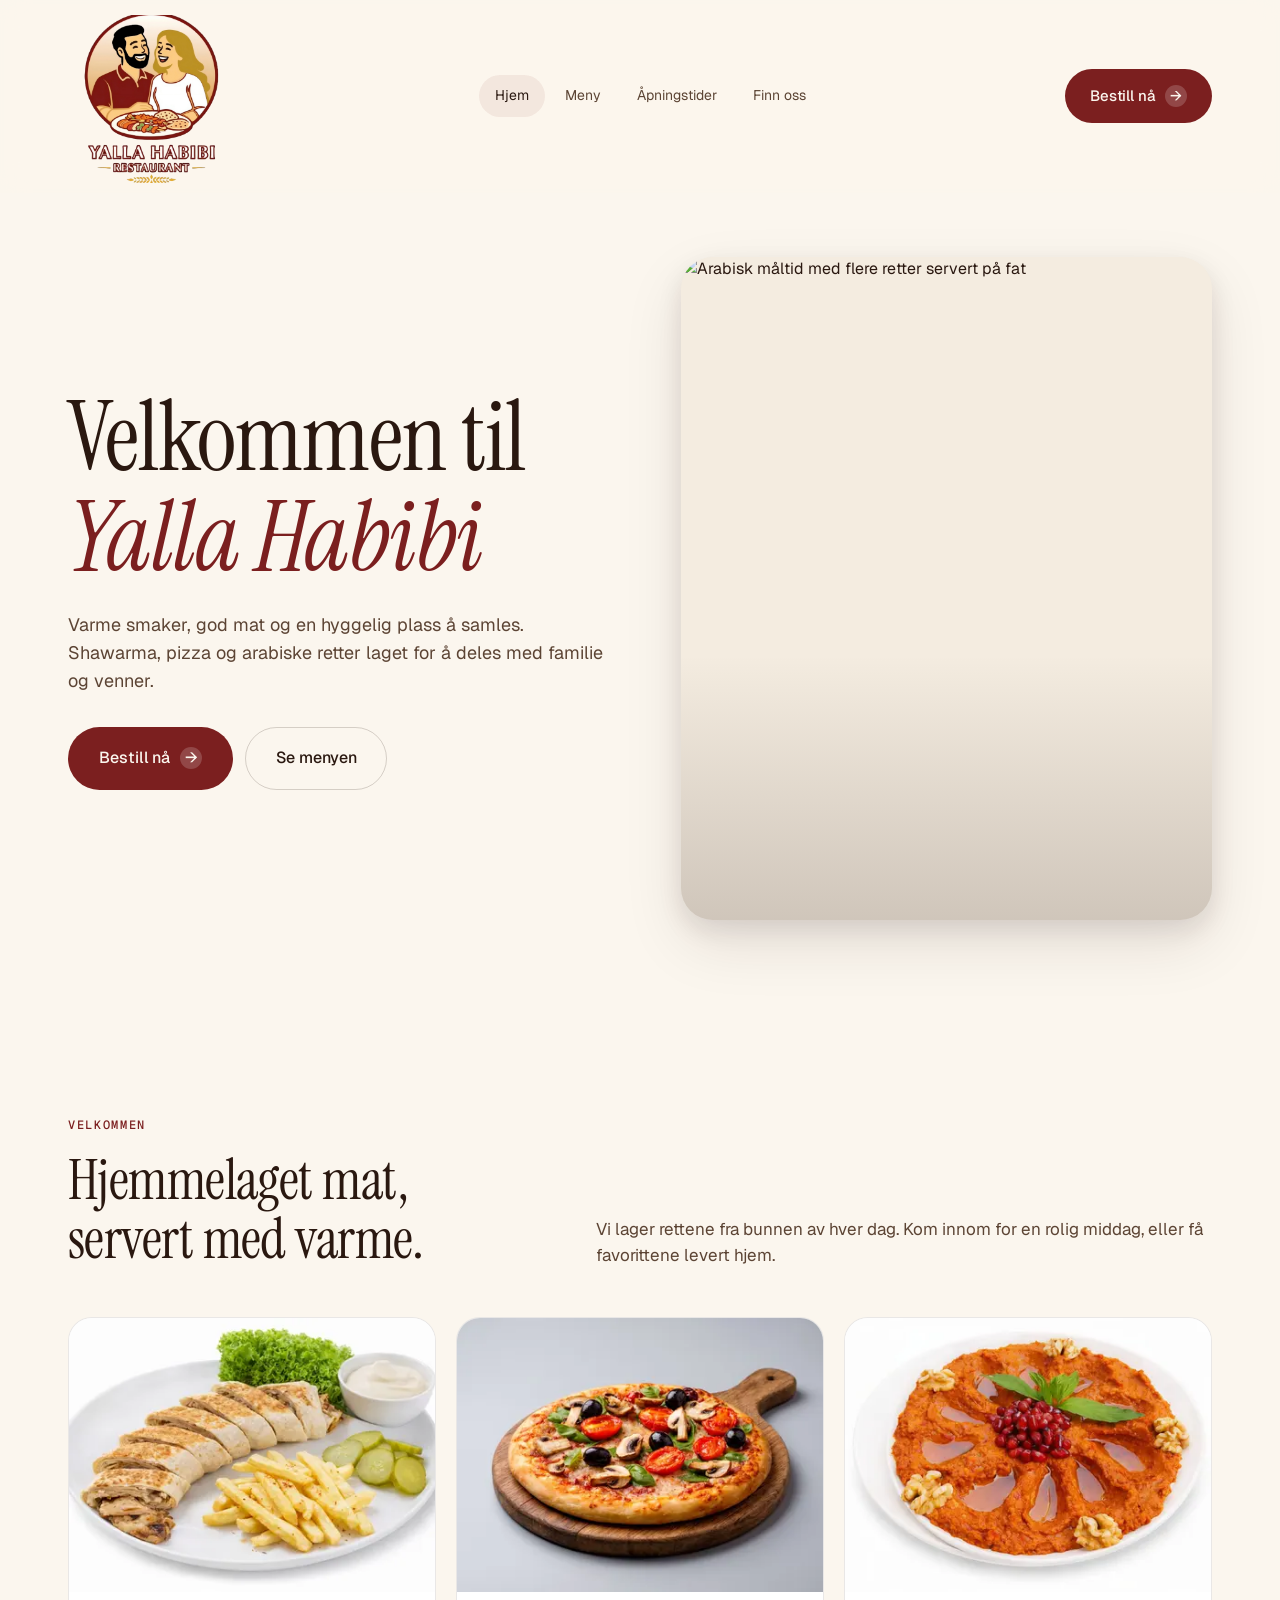
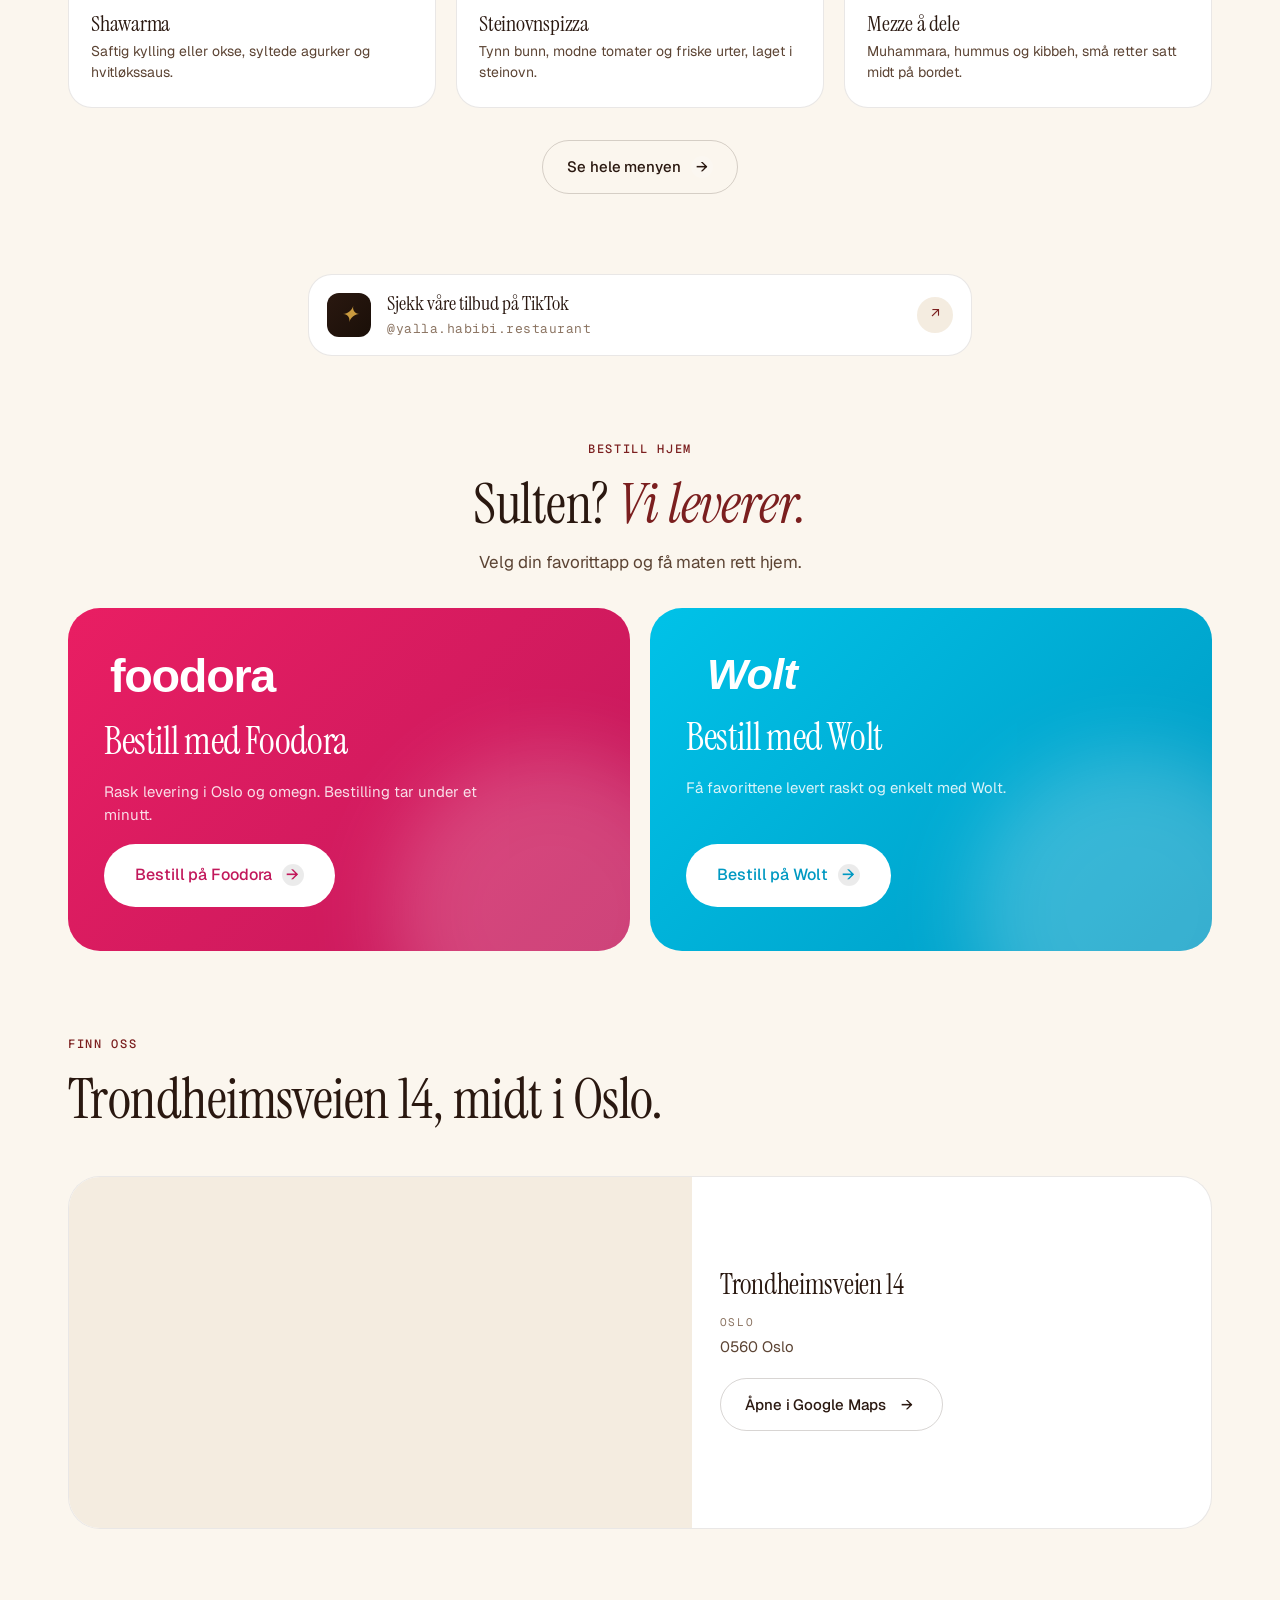
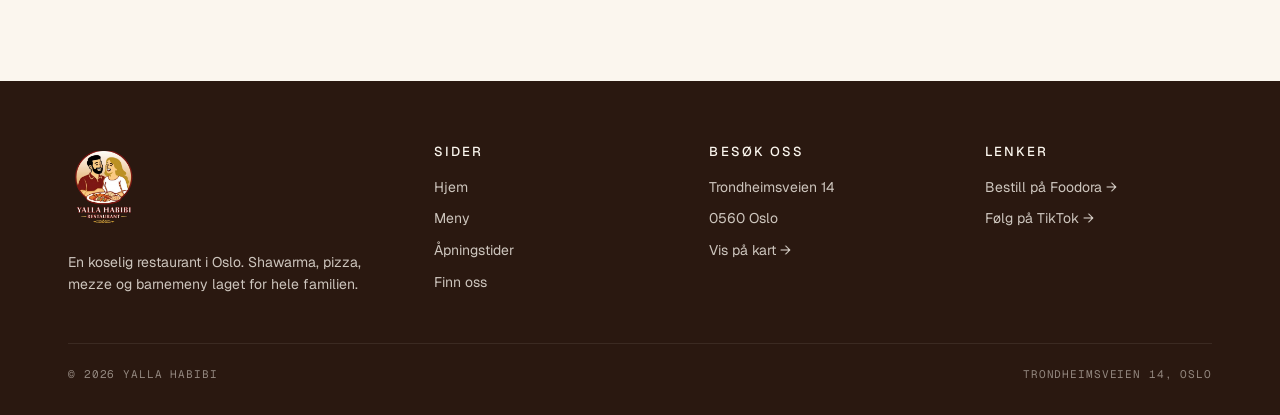
==== commit 300b433a: "Update hero to an Arabic mezze spread (large meal vibe)" ====
--- a/index.html
+++ b/index.html
@@ -65,9 +65,9 @@
         </div>
       </div>
       <div class="hero-image reveal delay-1">
-        <img src="https://images.unsplash.com/photo-1599487488170-d11ec9c172f0?auto=format&fit=crop&w=1600&q=80"
-             onerror="var fb=['https://images.unsplash.com/photo-1542367592-8849eb950fd8?auto=format&fit=crop&w=1600&q=80','https://images.unsplash.com/photo-1601050690597-df0568f70950?auto=format&fit=crop&w=1600&q=80','https://images.unsplash.com/photo-1565299624946-b28f40a0ae38?auto=format&fit=crop&w=1600&q=80'];var i=+(this.dataset.fb||0);if(i<fb.length){this.dataset.fb=i+1;this.src=fb[i];}else{this.onerror=null;}"
-             alt="Generøs syrisk-arabisk tallerken med shawarma, ris, salat og brød" />
+        <img src="https://images.unsplash.com/photo-1542528180-1c2803fb6cd9?auto=format&fit=crop&w=1400&q=80"
+             onerror="var fb=['https://images.unsplash.com/photo-1606755962773-d324e0a13086?auto=format&fit=crop&w=1400&q=80','https://images.unsplash.com/photo-1601314167222-6d8e1bfbad8b?auto=format&fit=crop&w=1400&q=80','https://images.unsplash.com/photo-1565299624946-b28f40a0ae38?auto=format&fit=crop&w=1400&q=80'];var i=+(this.dataset.fb||0);if(i<fb.length){this.dataset.fb=i+1;this.src=fb[i];}else{this.onerror=null;}"
+             alt="Arabisk måltid med flere retter servert på fat" />
       </div>
     </div>
   </section>
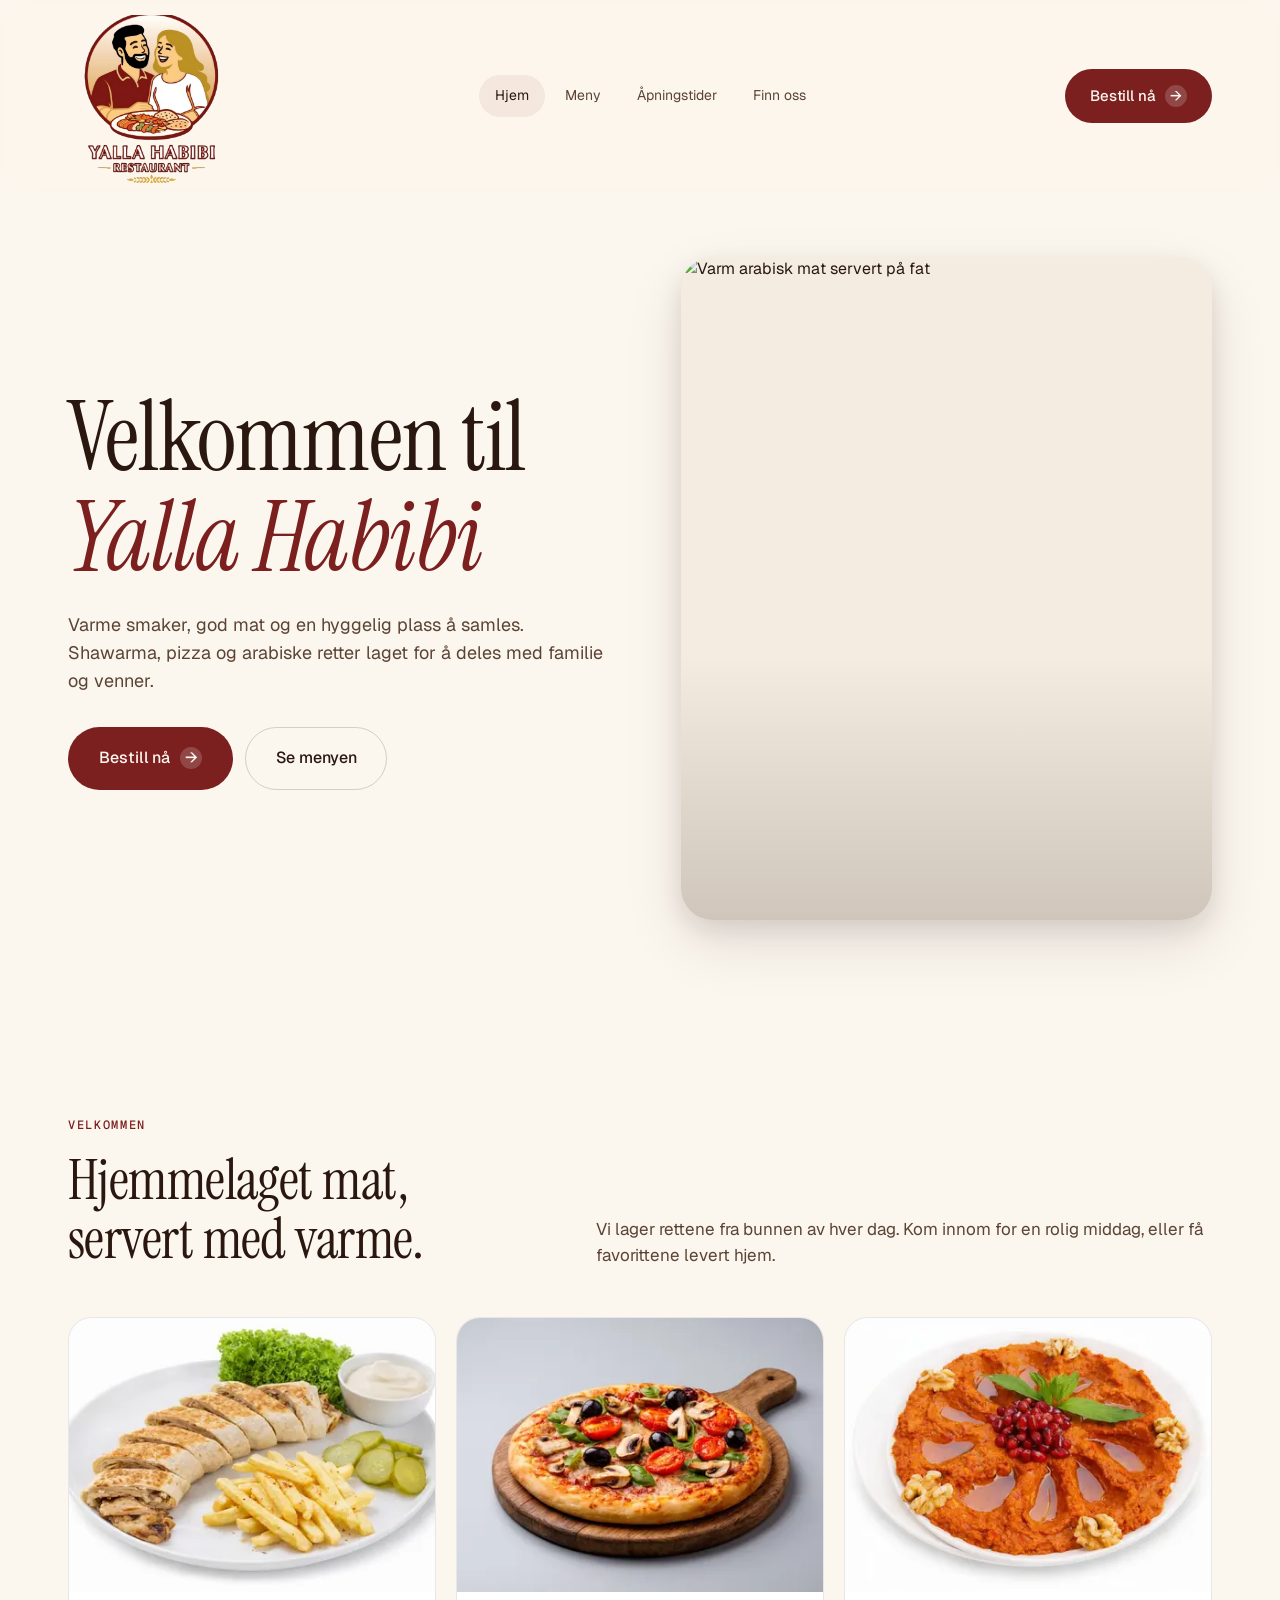
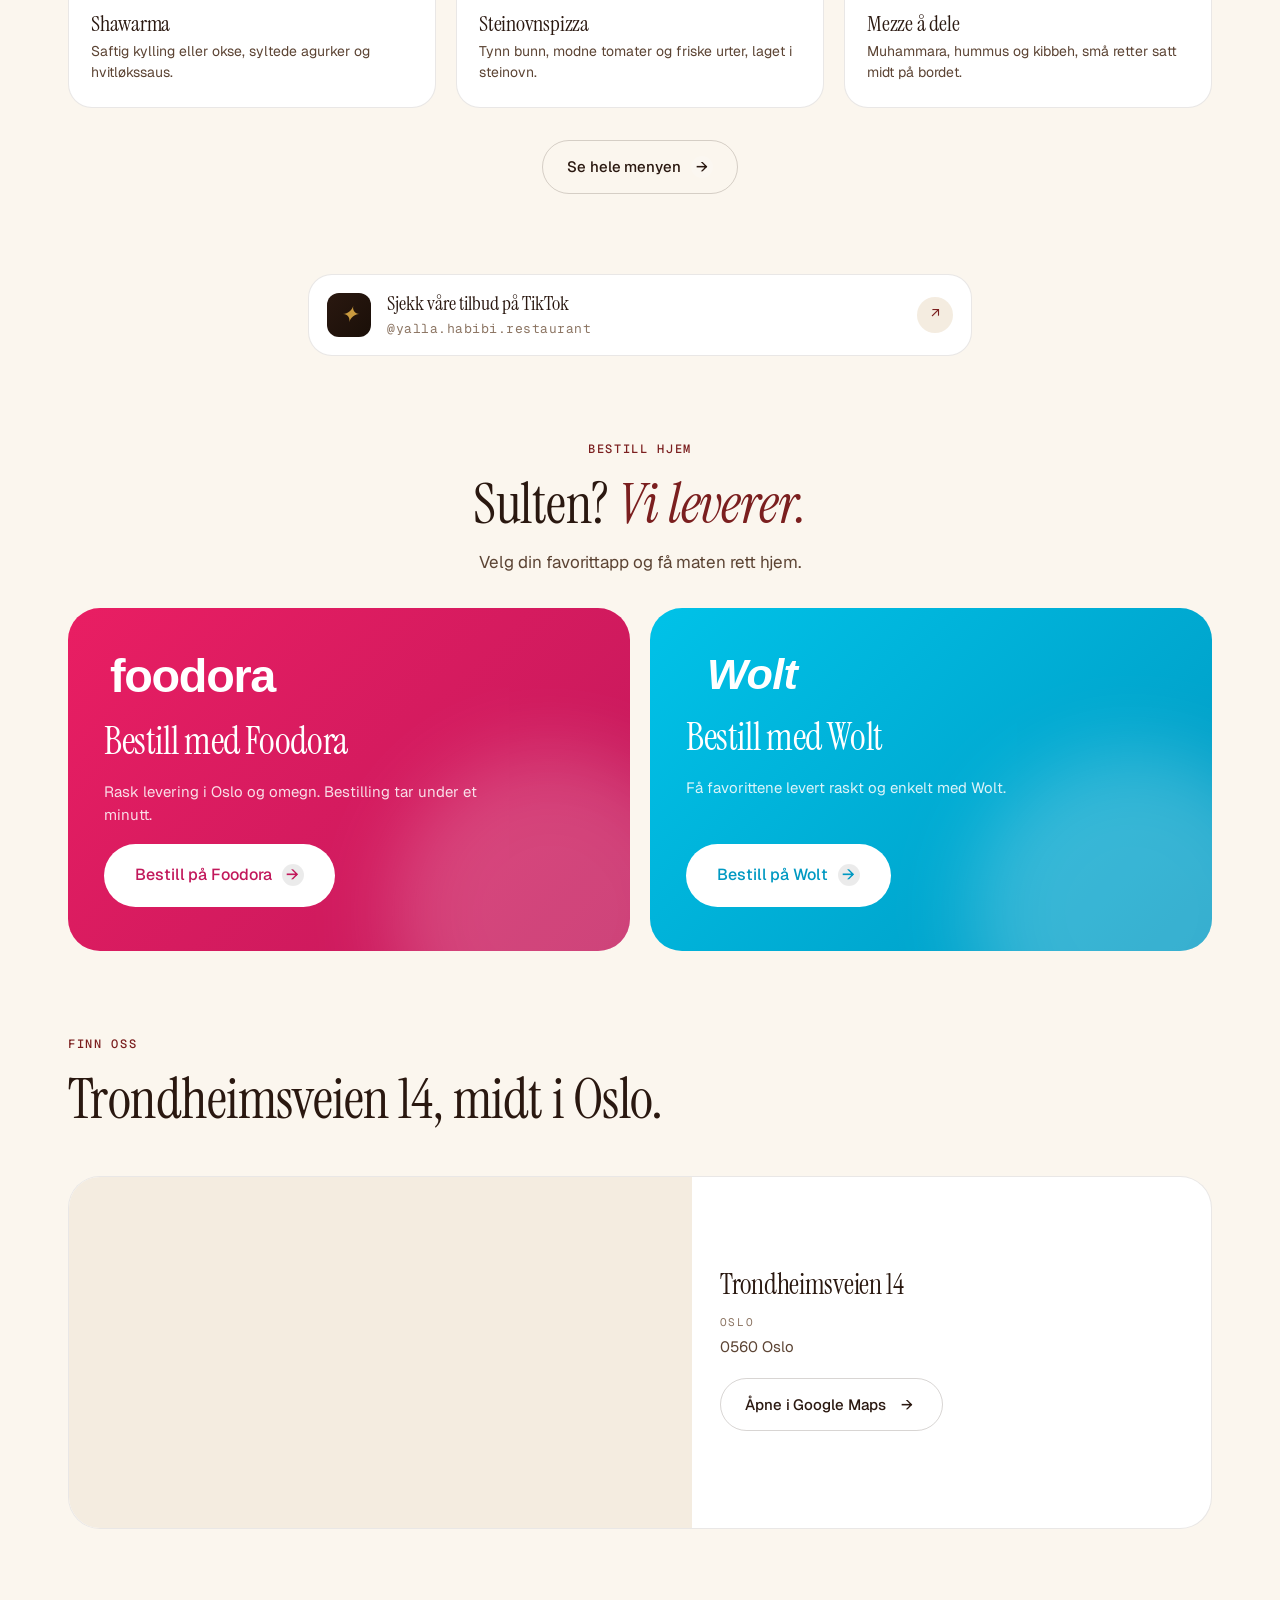
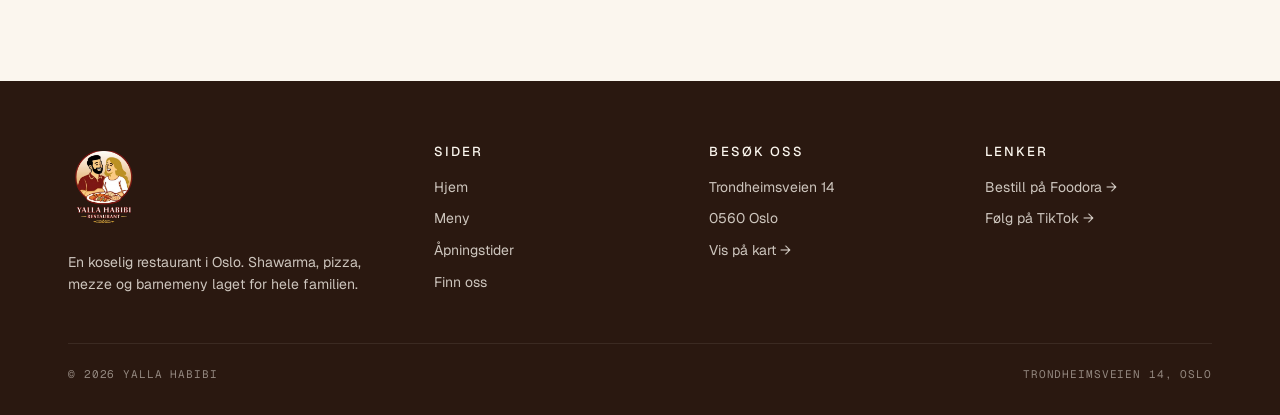
==== commit 43a61ef7: "Revert "Update hero to an Arabic mezze spread (large meal vibe)" This reverts commit 300b433a371e0bd" ====
--- a/index.html
+++ b/index.html
@@ -65,9 +65,9 @@
         </div>
       </div>
       <div class="hero-image reveal delay-1">
-        <img src="https://images.unsplash.com/photo-1542528180-1c2803fb6cd9?auto=format&fit=crop&w=1400&q=80"
-             onerror="var fb=['https://images.unsplash.com/photo-1606755962773-d324e0a13086?auto=format&fit=crop&w=1400&q=80','https://images.unsplash.com/photo-1601314167222-6d8e1bfbad8b?auto=format&fit=crop&w=1400&q=80','https://images.unsplash.com/photo-1565299624946-b28f40a0ae38?auto=format&fit=crop&w=1400&q=80'];var i=+(this.dataset.fb||0);if(i<fb.length){this.dataset.fb=i+1;this.src=fb[i];}else{this.onerror=null;}"
-             alt="Arabisk måltid med flere retter servert på fat" />
+        <img src="https://images.unsplash.com/photo-1633321702518-7feccafb94d5?auto=format&fit=crop&w=1400&q=80"
+             onerror="var fb=['https://images.unsplash.com/photo-1601050690597-df0568f70950?auto=format&fit=crop&w=1400&q=80','https://images.unsplash.com/photo-1565299624946-b28f40a0ae38?auto=format&fit=crop&w=1400&q=80'];var i=+(this.dataset.fb||0);if(i<fb.length){this.dataset.fb=i+1;this.src=fb[i];}else{this.onerror=null;}"
+             alt="Varm arabisk mat servert på fat" />
       </div>
     </div>
   </section>
